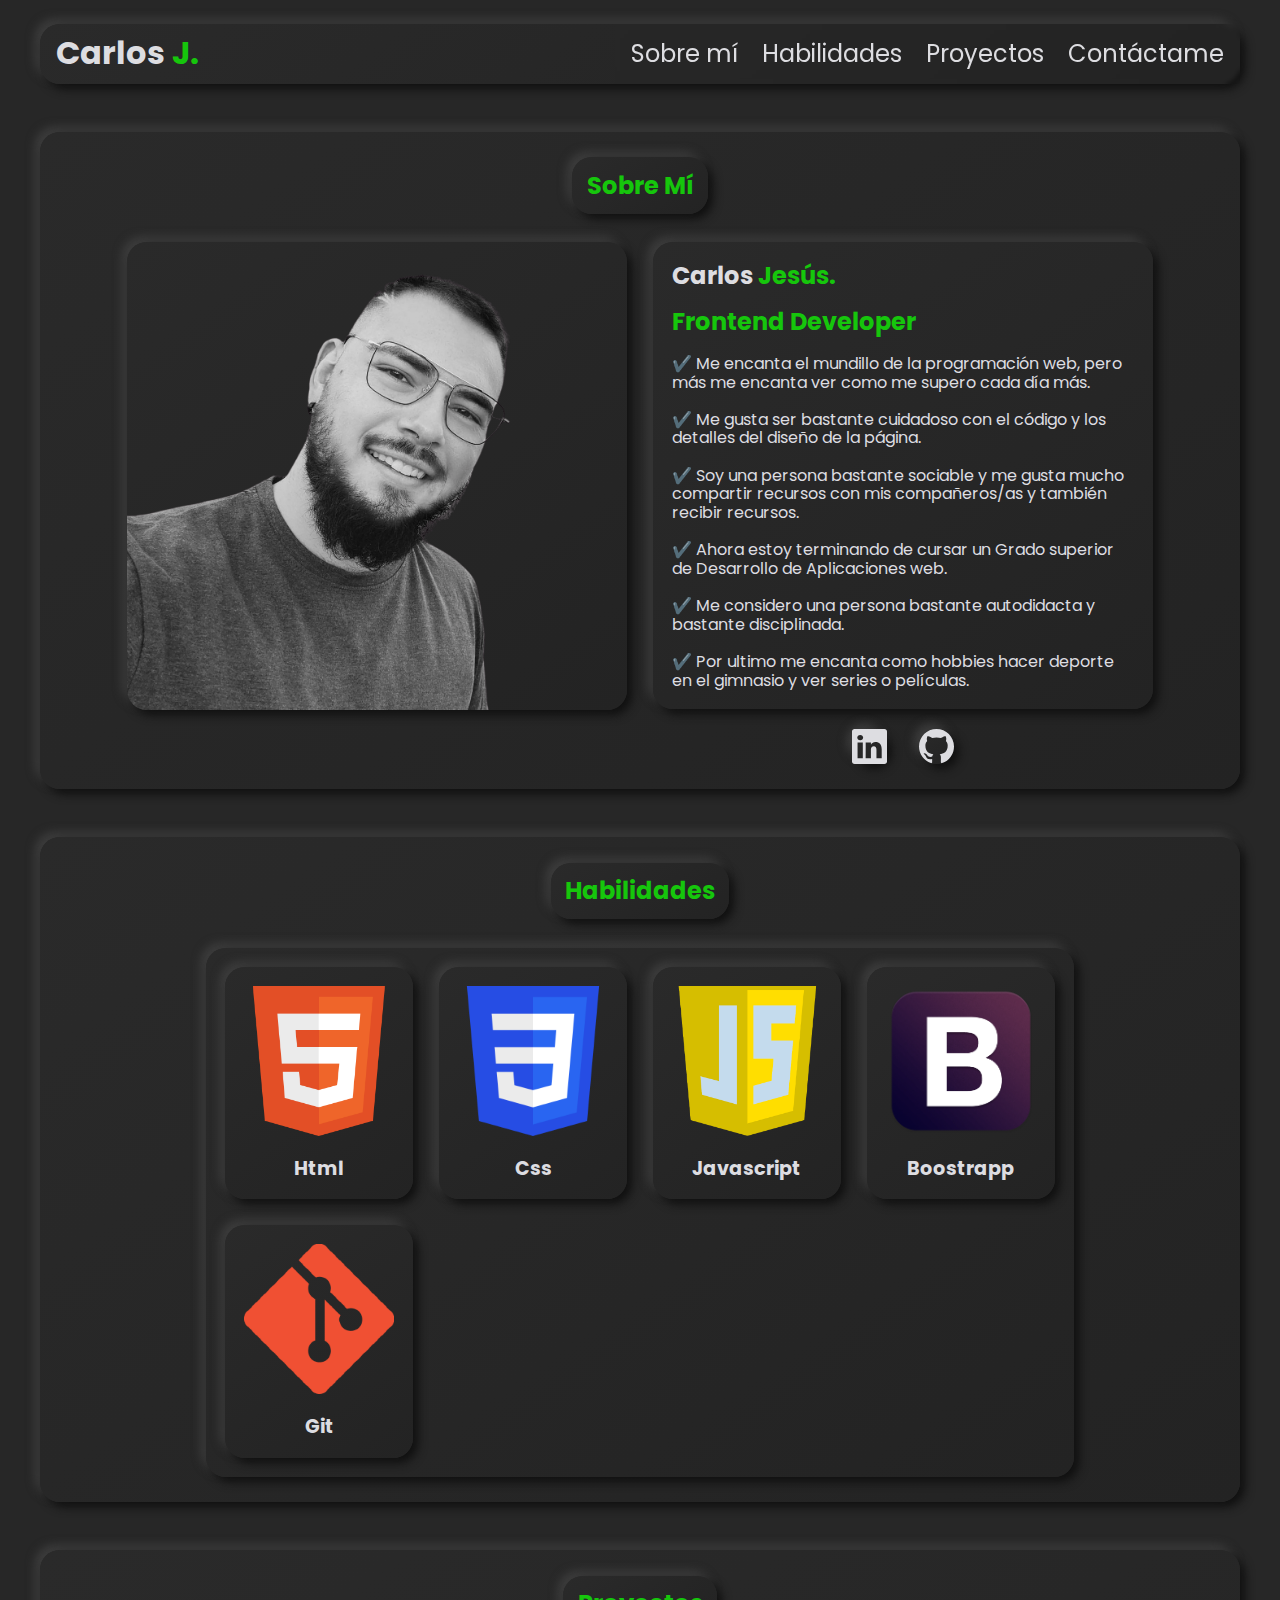
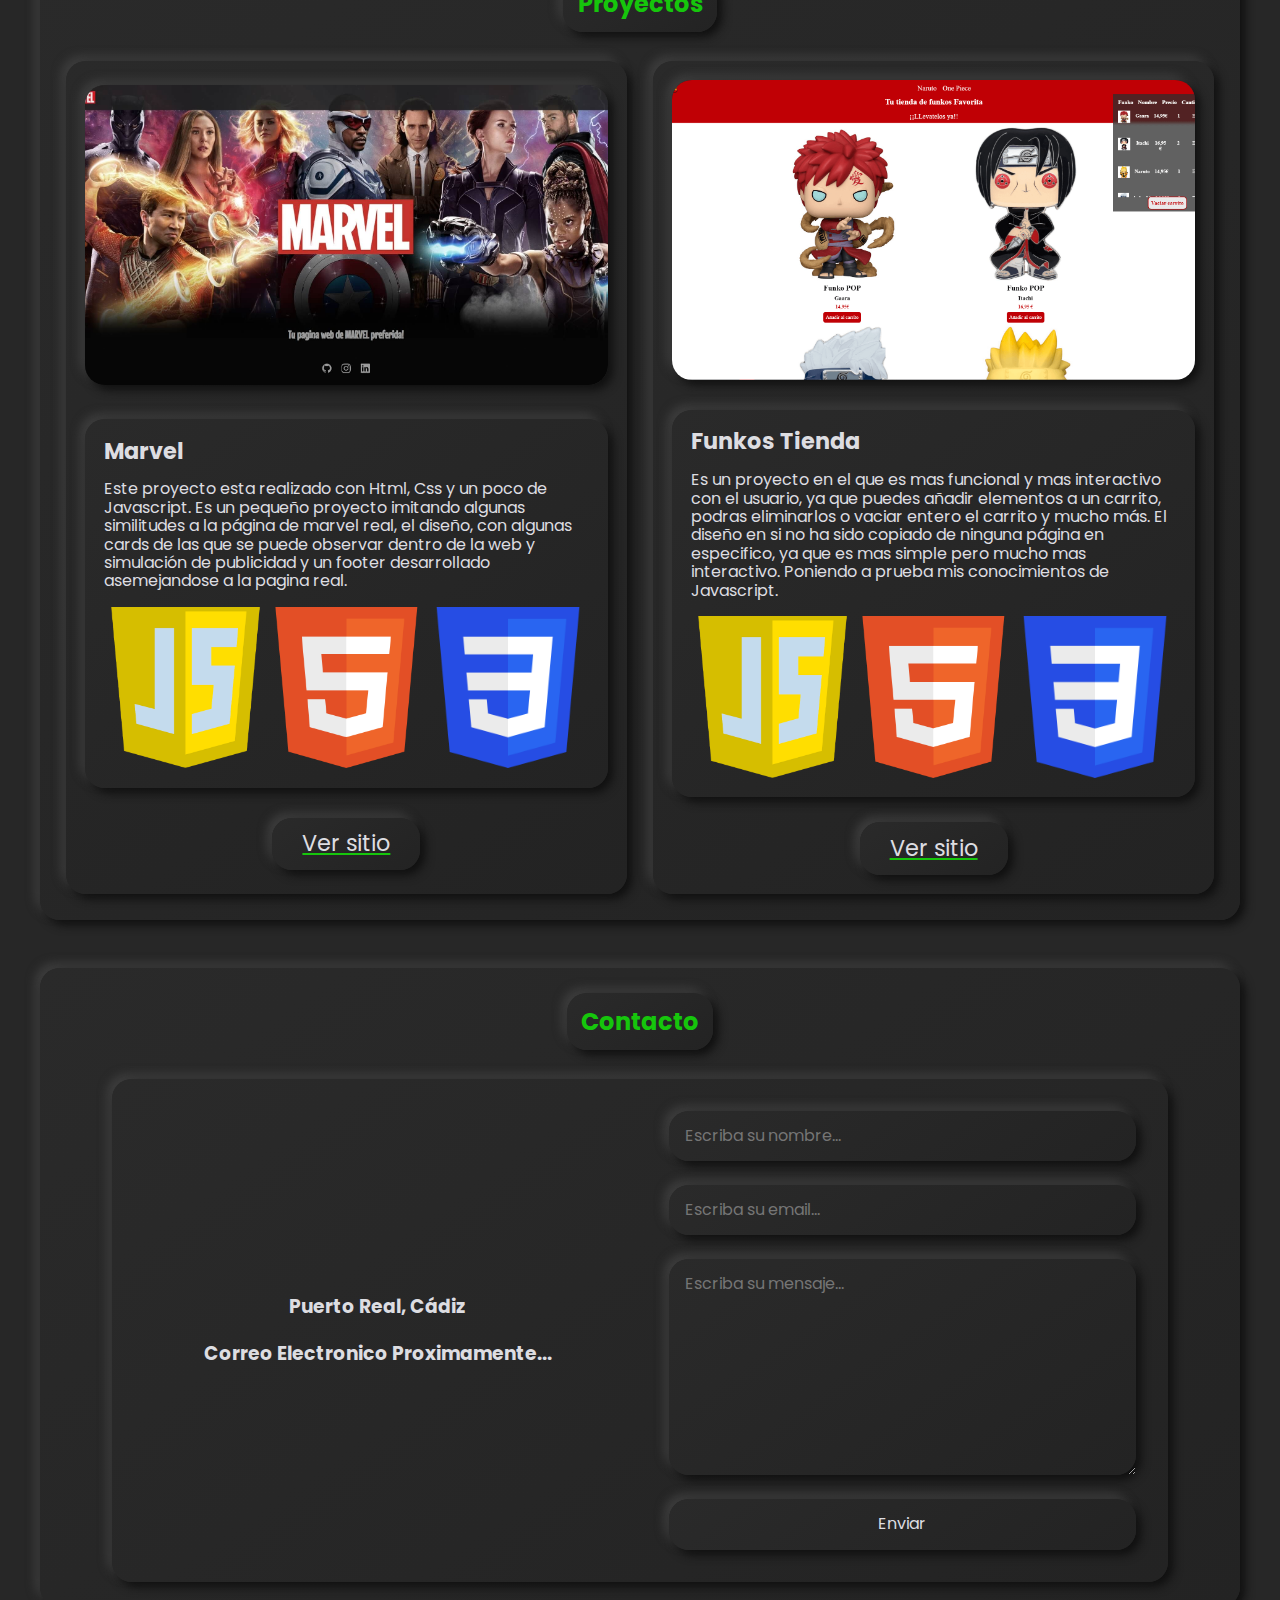
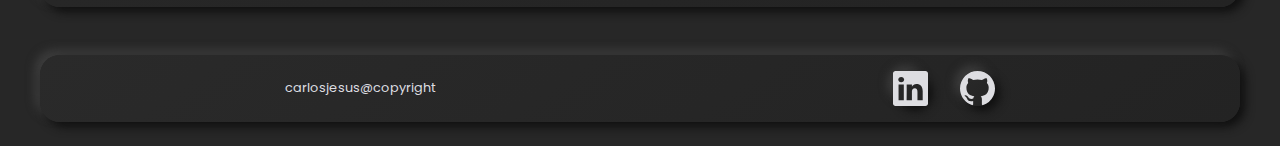
==== index.html @ 696435a2 "Add files via upload" ====
<!DOCTYPE html>
<html lang="es">
  <head>
    <meta charset="UTF-8" />
    <meta http-equiv="X-UA-Compatible" content="IE=edge" />
    <meta name="viewport" content="width=device-width, initial-scale=1.0" />
    <meta name="description" content="Autor: Carlos Jesús Morales Pica , Portfolio">
    <title>Portfolio Carlos</title>
    <link rel="preconnect" href="https://fonts.googleapis.com" />
    <link rel="preconnect" href="https://fonts.gstatic.com" crossorigin />
    <link rel="icon" type="image/x-icon" href="imagenes/favicon.ico">
    <link
      href="https://fonts.googleapis.com/css2?family=Poppins:wght@300&display=swap"
      rel="stylesheet"
    />
    <link rel="stylesheet" href="css/reset.css" />
    <link rel="stylesheet" href="css/style.css" />
    <script defer src="js/app.js"></script>
  </head>
  <body>
    <header class="header wrapper">
      <nav class="nav">
        <h1 class="logo">Carlos <span class="text--green">J.</span></h1>
        <ul class="nav__ul">
          <!-- <li class="nav__li"><a href="#" class="nav__a">Inicio</a></li> -->
          <svg
            xmlns="http://www.w3.org/2000/svg"
            fill="currentColor"
            class="nav__close"
            viewBox="0 0 16 16"
          >
            <path
              d="M2.146 2.854a.5.5 0 1 1 .708-.708L8 7.293l5.146-5.147a.5.5 0 0 1 .708.708L8.707 8l5.147 5.146a.5.5 0 0 1-.708.708L8 8.707l-5.146 5.147a.5.5 0 0 1-.708-.708L7.293 8 2.146 2.854Z"
            />
          </svg>
          <li class="nav__li">
            <a href="#aboutme" class="nav__a" title="sobremi">Sobre mí</a>
          </li>
          <li class="nav__li">
            <a href="#skills" class="nav__a" title="Habilidades">Habilidades</a>
          </li>
          <li class="nav__li">
            <a href="#proyects" class="nav__a" title="Proyectos">Proyectos</a>
          </li>
          <li class="nav__li">
            <a href="#contact" class="nav__a" title="Contáctame">Contáctame</a>
          </li>
          
        </ul>
        <div class="nav__icons">
          <svg
            xmlns="http://www.w3.org/2000/svg"
            fill="currentColor"
            class="nav__menu"
            viewBox="0 0 16 16"
          >
            <path
              fill-rule="evenodd"
              d="M2.5 12a.5.5 0 0 1 .5-.5h10a.5.5 0 0 1 0 1H3a.5.5 0 0 1-.5-.5zm0-4a.5.5 0 0 1 .5-.5h10a.5.5 0 0 1 0 1H3a.5.5 0 0 1-.5-.5zm0-4a.5.5 0 0 1 .5-.5h10a.5.5 0 0 1 0 1H3a.5.5 0 0 1-.5-.5z"
            />
          </svg>
        </div>
      </nav>
    </header>
    <main class="main wrapper">
      <section class="aboutme button--shadows" id="aboutme">
        <h2 class="tittle button--shadows">
          Sobre <span class="text--green">Mí</span>
        </h2>
        <div class="aboutme__global">
          <div class="aboutme__gallery">
            <img
              src="imagenes/photo_me2.png"
              alt="Carlos Jesús"
              class="aboutme__img button--shadows"
              loading="lazy"
            />
          </div>
          <div class="">
            <div class="aboutme__container button--shadows">
              <h2 class="aboutme__h2">
                Carlos <span class="text--green">Jesús.</span>
              </h2>
              <h3 class="aboutme__h3">Frontend Developer</h3>
              <p class="aboutme__p">
                ✔️ Me encanta el mundillo de la programación web, pero más me
                encanta ver como me supero cada día más.
              </p>
              <p class="aboutme__p">
                ✔️ Me gusta ser bastante cuidadoso con el código y los detalles
                del diseño de la página.
              </p>
              <p class="aboutme__p">
                ✔️ Soy una persona bastante sociable y me gusta mucho compartir
                recursos con mis compañeros/as y también recibir recursos.
              </p>
              <p class="aboutme__p">
                ✔️ Ahora estoy terminando de cursar un Grado superior de
                Desarrollo de Aplicaciones web.
              </p>
              <p class="aboutme__p">
                ✔️ Me considero una persona bastante autodidacta y bastante
                disciplinada.
              </p>
              <p class="aboutme__p">
                ✔️ Por ultimo me encanta como hobbies hacer deporte en el
                gimnasio y ver series o películas.
              </p>
            </div>
            <ul class="socials">
              <li class="socials__element button--shadows">
                <a
                  href="https://www.linkedin.com/in/carlos-jesús-morales-pica-a77427170/"
                  class="socials__link"
                  title="linkedin"
                >
                  <svg
                    xmlns="http://www.w3.org/2000/svg"
                    class="socials__img"
                    viewBox="0 0 16 16"
                  >
                    <path
                      d="M0 1.146C0 .513.526 0 1.175 0h13.65C15.474 0 16 .513 16 1.146v13.708c0 .633-.526 1.146-1.175 1.146H1.175C.526 16 0 15.487 0 14.854V1.146zm4.943 12.248V6.169H2.542v7.225h2.401zm-1.2-8.212c.837 0 1.358-.554 1.358-1.248-.015-.709-.52-1.248-1.342-1.248-.822 0-1.359.54-1.359 1.248 0 .694.521 1.248 1.327 1.248h.016zm4.908 8.212V9.359c0-.216.016-.432.08-.586.173-.431.568-.878 1.232-.878.869 0 1.216.662 1.216 1.634v3.865h2.401V9.25c0-2.22-1.184-3.252-2.764-3.252-1.274 0-1.845.7-2.165 1.193v.025h-.016a5.54 5.54 0 0 1 .016-.025V6.169h-2.4c.03.678 0 7.225 0 7.225h2.4z"
                    />
                  </svg>
                </a>
              </li>
              <li class="socials__element button--shadows">
                <a
                  href="https://github.com/carlosjesus954"
                  class="socials__link"
                  title="github"
                >
                  <svg
                    xmlns="http://www.w3.org/2000/svg"
                    class="socials__img"
                    class="bi bi-github"
                    viewBox="0 0 16 16"
                  >
                    <path
                      d="M8 0C3.58 0 0 3.58 0 8c0 3.54 2.29 6.53 5.47 7.59.4.07.55-.17.55-.38 0-.19-.01-.82-.01-1.49-2.01.37-2.53-.49-2.69-.94-.09-.23-.48-.94-.82-1.13-.28-.15-.68-.52-.01-.53.63-.01 1.08.58 1.23.82.72 1.21 1.87.87 2.33.66.07-.52.28-.87.51-1.07-1.78-.2-3.64-.89-3.64-3.95 0-.87.31-1.59.82-2.15-.08-.2-.36-1.02.08-2.12 0 0 .67-.21 2.2.82.64-.18 1.32-.27 2-.27.68 0 1.36.09 2 .27 1.53-1.04 2.2-.82 2.2-.82.44 1.1.16 1.92.08 2.12.51.56.82 1.27.82 2.15 0 3.07-1.87 3.75-3.65 3.95.29.25.54.73.54 1.48 0 1.07-.01 1.93-.01 2.2 0 .21.15.46.55.38A8.012 8.012 0 0 0 16 8c0-4.42-3.58-8-8-8z"
                    />
                  </svg>
                </a>
              </li>
            </ul>
          </div>
        </div>
      </section>
      <section class="skills button--shadows" id="skills">
        <h2 class="tittle button--shadows">Habilidades</h2>
        <div class="skills__cards button--shadows">
          <div class="skills__text button--shadows">
            <img src="imagenes/html5.png" alt="html5" class="skills__img" loading="lazy"/>
            <h3 class="skills__h3">Html</h3>
          </div>
          <div class="skills__text button--shadows">
            <img src="imagenes/css.png" alt="css" class="skills__img" loading="lazy"/>
            <h3 class="skills__h3">Css</h3>
          </div>
          <div class="skills__text button--shadows">
            <img
              src="imagenes/javascript.png"
              alt="javascript"
              class="skills__img"
              loading="lazy"
            />
            <h3 class="skills__h3">Javascript</h3>
          </div>
          <div class="skills__text button--shadows">
            <img src="imagenes/bootstrap.png" alt="Boostrapp" class="skills__img" loading="lazy"/>
            <h3 class="skills__h3">Boostrapp</h3>
          </div>
          <div class="skills__text button--shadows">
            <img src="imagenes/git.png" alt="git" class="skills__img" loading="lazy"/>
            <h3 class="skills__h3">Git</h3>
          </div>
        </div>
      </section>
      <section class="proyects wrapper button--shadows" id="proyects">
        <h2 class="tittle button--shadows">Proyectos</h2>
        <div class="proyects__global">
          <div class="proyects__cards button--shadows">
            <div class="proyects__gallery">
              <img
                src="imagenes/marvel__proyecto.jpg"
                alt="Marvel"
                class="proyects__img button--shadows"
                loading="lazy"
              />
            </div>

            <div class="proyects__description button--shadows">
              <h3 class="proyects__h3">Marvel</h3>
              <p class="proyects__p">
                Este proyecto esta realizado con Html, Css y un poco de
                Javascript. Es un pequeño proyecto imitando algunas similitudes
                a la página de marvel real, el diseño, con algunas cards de las
                que se puede observar dentro de la web y simulación de
                publicidad y un footer desarrollado asemejandose a la pagina
                real.
              </p>
              <div class="proyects__metodologias">
                <img
                  src="imagenes/javascript.png"
                  alt="javascript"
                  class="metodologias__icons icons--big"
                  loading="lazy"
                />
                <img
                  src="imagenes/html5.png"
                  alt="html"
                  class="metodologias__icons"
                  loading="lazy"
                />
                <img
                  src="imagenes/css.png"
                  alt="css"
                  class="metodologias__icons"
                  loading="lazy"
                />
              </div>
            </div>

            <a
              href="https://carlosjesus954.github.io/marvel.github.io/"
              class="proyects__link button--shadows"
              target="_blank"
              rel=”noopener”
              title="sitio"
              >Ver sitio</a
            >
          </div>
          <div class="proyects__cards button--shadows">
            <div class="proyects__gallery">
              <img
                src="imagenes/tiendafunkos__proyecto2.jpg"
                alt="Marvel"
                class="proyects__img button--shadows"
                loading="lazy"
              />
            </div>

            <div class="proyects__description button--shadows">
              <h3 class="proyects__h3">Funkos Tienda</h3>
              <p class="proyects__p">
                Es un proyecto en el que es mas funcional y mas interactivo con
                el usuario, ya que puedes añadir elementos a un carrito, podras
                eliminarlos o vaciar entero el carrito y mucho más. El diseño en
                si no ha sido copiado de ninguna página en especifico, ya que es
                mas simple pero mucho mas interactivo. Poniendo a prueba mis
                conocimientos de Javascript.
              </p>
              <div class="proyects__metodologias">
                <img
                  src="imagenes/javascript.png"
                  alt="javascript"
                  class="metodologias__icons icons--big"
                  loading="lazy"
                />
                <img
                  src="imagenes/html5.png"
                  alt="html"
                  class="metodologias__icons"
                  loading="lazy"
                />
                <img
                  src="imagenes/css.png"
                  alt="css"
                  class="metodologias__icons"
                  loading="lazy"
                />
              </div>
            </div>

            <a
              href="https://carlosjesus954.github.io/funkosshop.github.io/"
              class="proyects__link button--shadows"
              target="_blank"
              rel=”noopener”
              title="sitio"
              >Ver sitio</a
            >
          </div>
        </div>
      </section>

      <section class="contact button--shadows" id="contact">
        <h2 class="tittle button--shadows">Contacto</h2>
        <div class="contact__container button--shadows">
          <div class="info">
            <h3 class="info__ubicacion">Puerto Real, Cádiz</h3>
            <h3 class="info__correo">Correo Electronico Proximamente...</h3>
          </div>
          <form action="#" class="form">
            <input
              name="nombre"
              type="text"
              class="form__input button--shadows"
              placeholder="Escriba su nombre..."
            />
            <input
              name="email"
              type="email"
              class="form__input button--shadows"
              placeholder="Escriba su email..."
            />
            <textarea
              name="mensaje"
              id=""
              cols="30"
              rows="10"
              class="form__input button--shadows"
              placeholder="Escriba su mensaje..."
            ></textarea>
            <input
              type="submit"
              value="Enviar"
              class="form__submit form__input button--shadows"
            />
          </form>
          <a href="mailto:carlosmoralessoy@gmail.com" class="enviame">mail</a>
        </div>
      </section>
      
    </main>
    <footer class="footer wrapper">
      <p class="footer__copyright">carlosjesus@copyright</p>
      <ul class="socials">
        <li class="socials__element button--shadows">
          <a
            href="https://www.linkedin.com/in/carlos-jesús-morales-pica-a77427170/"
            class="socials__link"
            title="linkedin"
          >
            <svg
              xmlns="http://www.w3.org/2000/svg"
              class="socials__img"
              viewBox="0 0 16 16"
            >
              <path
                d="M0 1.146C0 .513.526 0 1.175 0h13.65C15.474 0 16 .513 16 1.146v13.708c0 .633-.526 1.146-1.175 1.146H1.175C.526 16 0 15.487 0 14.854V1.146zm4.943 12.248V6.169H2.542v7.225h2.401zm-1.2-8.212c.837 0 1.358-.554 1.358-1.248-.015-.709-.52-1.248-1.342-1.248-.822 0-1.359.54-1.359 1.248 0 .694.521 1.248 1.327 1.248h.016zm4.908 8.212V9.359c0-.216.016-.432.08-.586.173-.431.568-.878 1.232-.878.869 0 1.216.662 1.216 1.634v3.865h2.401V9.25c0-2.22-1.184-3.252-2.764-3.252-1.274 0-1.845.7-2.165 1.193v.025h-.016a5.54 5.54 0 0 1 .016-.025V6.169h-2.4c.03.678 0 7.225 0 7.225h2.4z"
              />
            </svg>
          </a>
        </li>
        <li class="socials__element button--shadows">
          <a href="https://github.com/carlosjesus954" class="socials__link" title="github">
            <svg
              xmlns="http://www.w3.org/2000/svg"
              class="socials__img"
              class="bi bi-github"
              viewBox="0 0 16 16"
            >
              <path
                d="M8 0C3.58 0 0 3.58 0 8c0 3.54 2.29 6.53 5.47 7.59.4.07.55-.17.55-.38 0-.19-.01-.82-.01-1.49-2.01.37-2.53-.49-2.69-.94-.09-.23-.48-.94-.82-1.13-.28-.15-.68-.52-.01-.53.63-.01 1.08.58 1.23.82.72 1.21 1.87.87 2.33.66.07-.52.28-.87.51-1.07-1.78-.2-3.64-.89-3.64-3.95 0-.87.31-1.59.82-2.15-.08-.2-.36-1.02.08-2.12 0 0 .67-.21 2.2.82.64-.18 1.32-.27 2-.27.68 0 1.36.09 2 .27 1.53-1.04 2.2-.82 2.2-.82.44 1.1.16 1.92.08 2.12.51.56.82 1.27.82 2.15 0 3.07-1.87 3.75-3.65 3.95.29.25.54.73.54 1.48 0 1.07-.01 1.93-.01 2.2 0 .21.15.46.55.38A8.012 8.012 0 0 0 16 8c0-4.42-3.58-8-8-8z"
              />
            </svg>
          </a>
        </li>
      </ul>
    </footer>
    
  </body>
</html>
---- css/style.css ----
:root {
  --gris: #272727;
  --color-letras: #dddde1;
  --verde: #16c60c;
}
.wrapper {
  max-width: 75rem;
  margin-left: auto;
  margin-right: auto;
  /* padding: 1.5em; */
}
* {
  margin: 0;
  box-sizing: border-box;
}
img {
  object-fit: cover;
  max-width: 100%;
}
li {
  list-style: none;
}
a {
  text-decoration: none;
}
body {
  background-color: var(--gris);
  font-family: "Poppins", sans-serif;
}
.text--green {
  color: var(--verde);
}
.enviame {
  display: none;
}
/* Nav */
.header {
  border-radius: 1.25rem;
  background: linear-gradient(145deg, #2a2a2a, #232323);
  box-shadow: .3125rem .3125rem .625rem #101010, -0.3125rem -0.3125rem .625rem #3e3e3e;
  margin-bottom: 3em;
  margin-top: 1.5em;
}
.nav {
  display: flex;
  flex-flow: row wrap;
  justify-content: space-between;
  align-items: center;
  position: relative;
}

.logo {
  color: var(--color-letras);
  margin: 0;
  padding-left: 0.5em;
}
.nav__ul {
  background-color: #272727;
  display: flex;
  flex-flow: column wrap;
  gap: 1.5em;
  position: fixed;
  width: 100%;
  height: 100vh;
  justify-content: center;
  align-items: center;
  padding: 1em;
  backdrop-filter: blur(.125rem);
  right: -110%;
  top: 0;
  transition: 0.5s;
  border-radius: 0.2em;
}
.activo {
  right: 0%;
}
.nav__li {
  margin: 2.5em;
}
.nav__a {
  color: var(--color-letras);
  font-size: 1.5em;
  
}
.nav__a:hover{
  text-decoration: var(--verde) underline .125rem;
  transition: 1s;
}
.nav__icons {
  padding: 1em;
  cursor: pointer;
}
.disabled {
  display: none;
}
.nav__close {
  width: 2.1875rem;
  fill: var(--color-letras);
  position: absolute;
  top: 2.7em;
  right: 2em;
  cursor: pointer;
}
.nav__menu {
  fill: var(--color-letras);
  width: 2.1875rem;
}
/* Main */
/* Wrapper */
.wrapper {
  max-width: 75rem;
  margin-left: auto;
  margin-right: auto;
}
.main {
  padding-left: 1.5em;
  padding-right: 1.5em;
}
.tittle {
  margin-bottom: 1.2em;
  padding: 0.6em;
  color: var(--verde);
}
/* Socials */
.socials {
  display: flex;
  flex-flow: row wrap;
  justify-content: center;
  align-items: center;
  padding: 0;
  gap: 2em;
}
.socials__element {
  width: 2.1875rem;
  height: 2.1875rem;
}
.socials__link {
  width: 2.1875rem;
  height: 2.1875rem;
}
.socials__img {
  width: 2.1875rem;
  fill: var(--color-letras);
}
.socials__img:hover {
  fill: var(--verde);
  transition: 0.5s;
}
/* AboutMe */
.button--shadows {
  border-radius: 1.25rem;
  background: linear-gradient(145deg, #2a2a2a, #232323);
  box-shadow: .3125rem .3125rem .625rem #101010, -0.3125rem -0.3125rem .625rem #3e3e3e;
}
.button--cuadrados {
  background: linear-gradient(145deg, #2a2a2a, #232323);
  box-shadow: .3125rem .3125rem .625rem #101010, -0.3125rem -0.3125rem .625rem #3e3e3e;
}

.aboutme {
  display: flex;
  flex-flow: column wrap;
  justify-content: center;
  align-items: center;
  margin-bottom: 3em;
  padding: 1.6em;
}
.aboutme__gallery {
  max-width: 31.25rem;
}
.aboutme__img {
  /* max-width: 500px; */
  margin: auto;
}
.aboutme__global {
  display: grid;
  grid-template-columns: repeat(1, 1fr);
  text-align: left;
  gap: 1.6em;
}
.aboutme__container {
  display: flex;
  flex-flow: column wrap;
  gap: 1.2em;
  padding: 1.2em;
  margin-bottom: 1.2em;
  max-width: 31.25rem;
}

.aboutme__h2 {
  color: var(--color-letras);
}
.aboutme__h3 {
  color: var(--verde);
  font-size: 1.5em;
}
.aboutme__p {
  color: var(--color-letras);
}

/* Skills */

.skills {
  padding: 1.6em;
  display: flex;
  flex-flow: column;
  justify-content: center;
  align-items: center;
  margin-bottom: 3em;
}

.skills__cards {
  padding: 1.2em;
  display: grid;
  grid-template-columns: repeat(1, 1fr);
  gap: 1.6em;
}
.skills__text {
  padding: 1.2em;
  text-align: center;
}
.skills__img {
  margin-bottom: 1.1em;
  width: 9.375rem;
  height: 9.375rem;
}
.skills__h3 {
  color: var(--color-letras);
  font-size: 1.2em;
}

/* proyects */

.proyects {
  padding: 1.6em;
  display: flex;
  flex-flow: column;
  align-items: center;
  margin-bottom: 3em;
}
.proyects__cards {
  padding: 1.2em;
  display: flex;
  flex-flow: column wrap;
  gap: 1.6em;
}
.proyects__img {
  border-radius: 1.25rem;
  height: 18.75rem;
}
.proyects__gallery {
  margin: auto;
  background-color: transparent;
}
.proyects__description {
  padding: 1.2em;
  display: flex;
  flex-flow: column wrap;
  gap: 1em;
  max-width: 36rem;
}
.proyects__h3 {
  color: var(--color-letras);
  font-size: 1.4em;
}
.proyects__cards--margin {
  margin: 0;
}
.proyects__p {
  color: var(--color-letras);
}
.proyects__global {
  display: grid;
  grid-template-columns: repeat(1, 1fr);
  gap: 1.6em;
}
.proyects__link {
  text-align: center;
  color: var(--color-letras);
  padding: 0.6em;
  font-size: 1.4em;
  width: 6.6em;
  margin: auto;
  text-decoration: var(--verde) underline;
}
.proyects__metodologias {
  display: grid;
  grid-template-columns: repeat(3, 1fr);
}

/* Contact */

.contact {
  padding: 1.6em;
  display: flex;
  flex-flow: column nowrap;
  align-items: center;
  margin-bottom: 3em;
}
.contact__container {
  display: grid;
  grid-template-columns: repeat(1, 1fr);
  gap: 1.6em;
  padding: 1em;
}
.info {
  display: flex;
  justify-content: center;
  flex-flow: column wrap;
  gap: 1.6em;
  text-align: center;
}
.info__ubicacion {
  color: var(--color-letras);
}
.info__correo {
  color: var(--color-letras);
}
.form {
  display: flex;
  flex-flow: column nowrap;
  gap: 1.5em;
  padding: 1em;
  overflow: hidden;
}

.form__input {
  color: var(--color-letras);
  padding: 1em;
  border-style: none;
  cursor: pointer;
  outline: none;
}

.form__submit:hover{
  color: var(--verde);
  transition: 0.5s;
}

/* footer */

.footer {
  border-radius: 1.25rem;
  background: linear-gradient(145deg, #2a2a2a, #232323);
  box-shadow: .3125rem .3125rem .625rem #101010, -0.3125rem -0.3125rem .625rem #3e3e3e;
  padding: 1em;
  display: flex;
  flex-flow: row wrap;
  justify-content: space-around;
  align-items: center;
  margin-bottom: 1.5em;
}
.footer__copyright {
  color: var(--color-letras);
  font-size: 0.8em;
}

@media screen and (min-width: 750px) {
  .skills__cards {
    grid-template-columns: repeat(2, 1fr);
  }
  .nav__ul {
    background-color: transparent;
    position: static;
    display: flex;
    flex-flow: row wrap;
    gap: 1.5em;
    justify-content: center;
    align-items: center;
    padding: 1em;
    right: 0;
    top: 0;
    width: auto;
    height: auto;
  }
  .nav__close {
    display: none;
  }
  .nav__icons {
    display: none;
  }
  .nav__li {
    margin: 0;
  }
}
@media screen and (min-width: 1200px) {
  .aboutme__global {
    grid-template-columns: repeat(2, 1fr);
  }
  .skills__cards {
    grid-template-columns: repeat(4, 1fr);
  }
  .proyects__global {
    grid-template-columns: repeat(2, 1fr);
  }
  .main {
    padding-left: 0;
    padding-right: 0;
  }
  .contact__container {
    grid-template-columns: repeat(2, 1fr);
  }
}
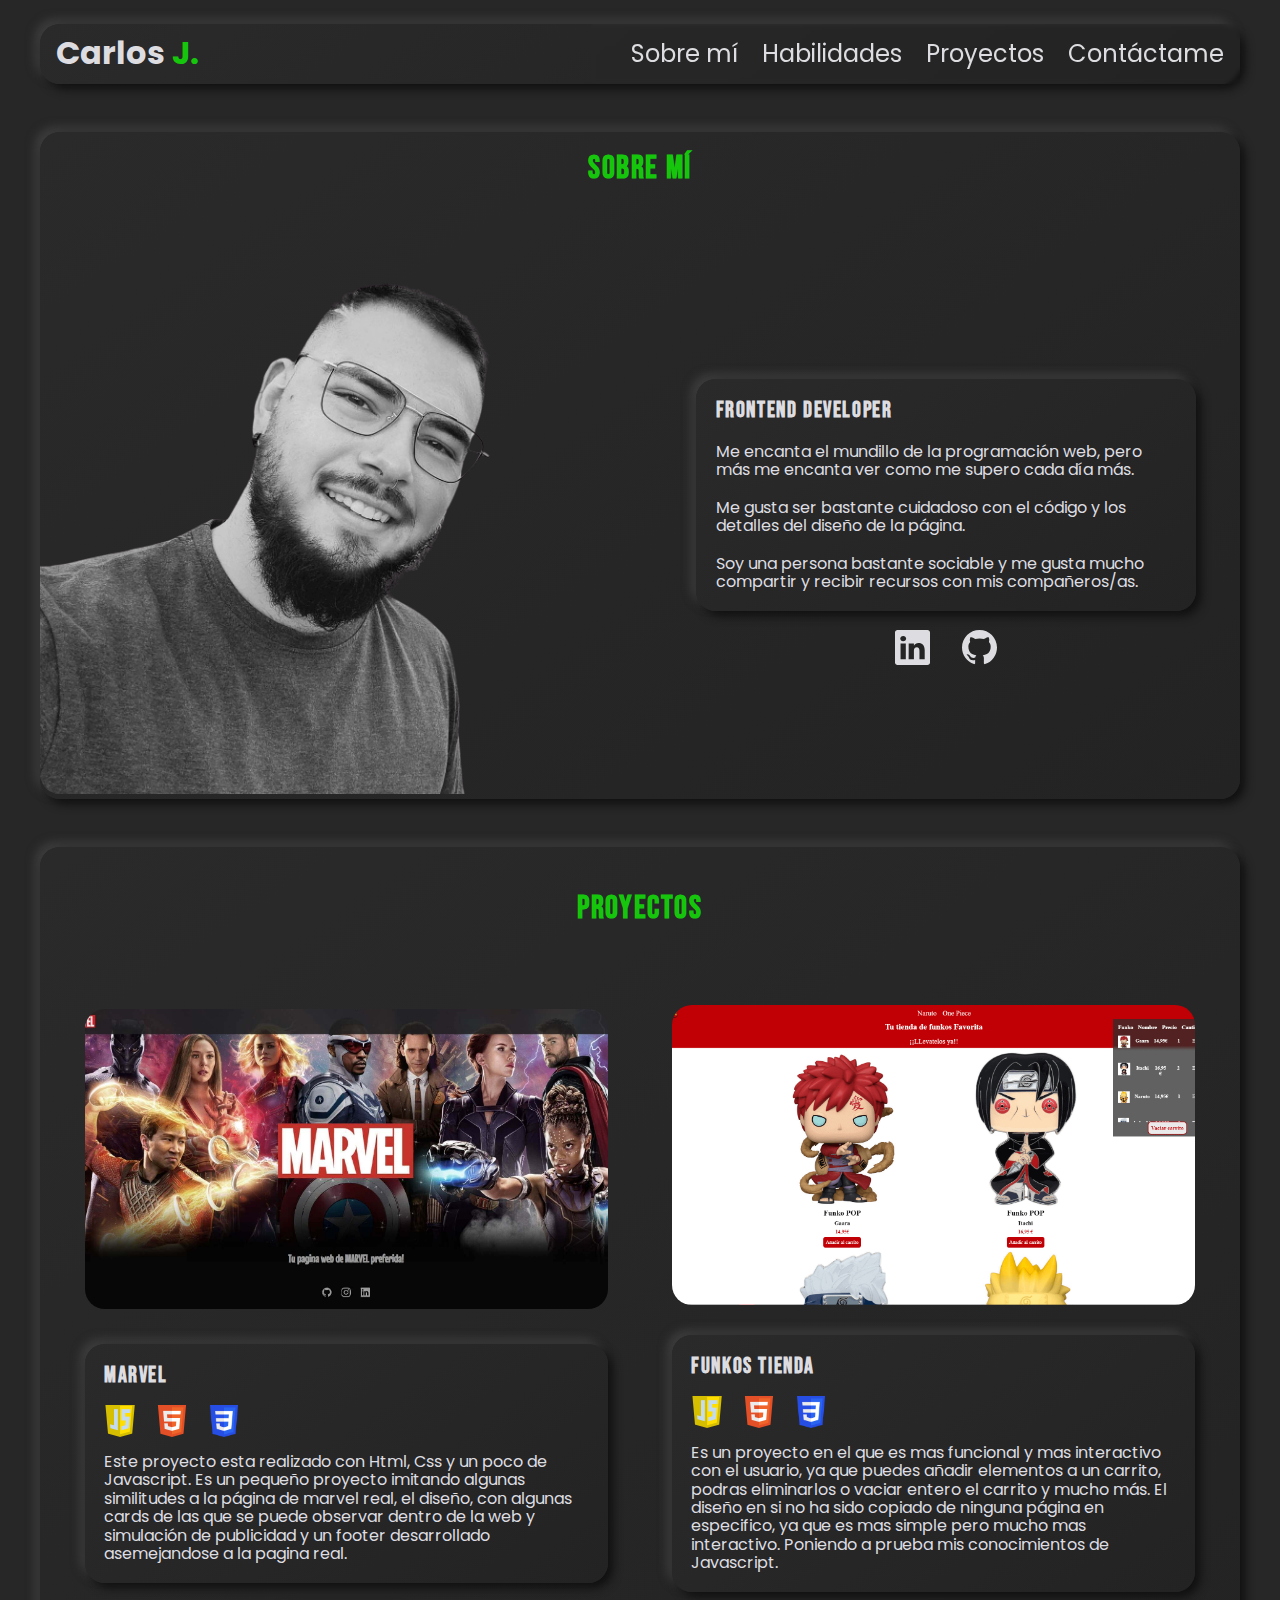
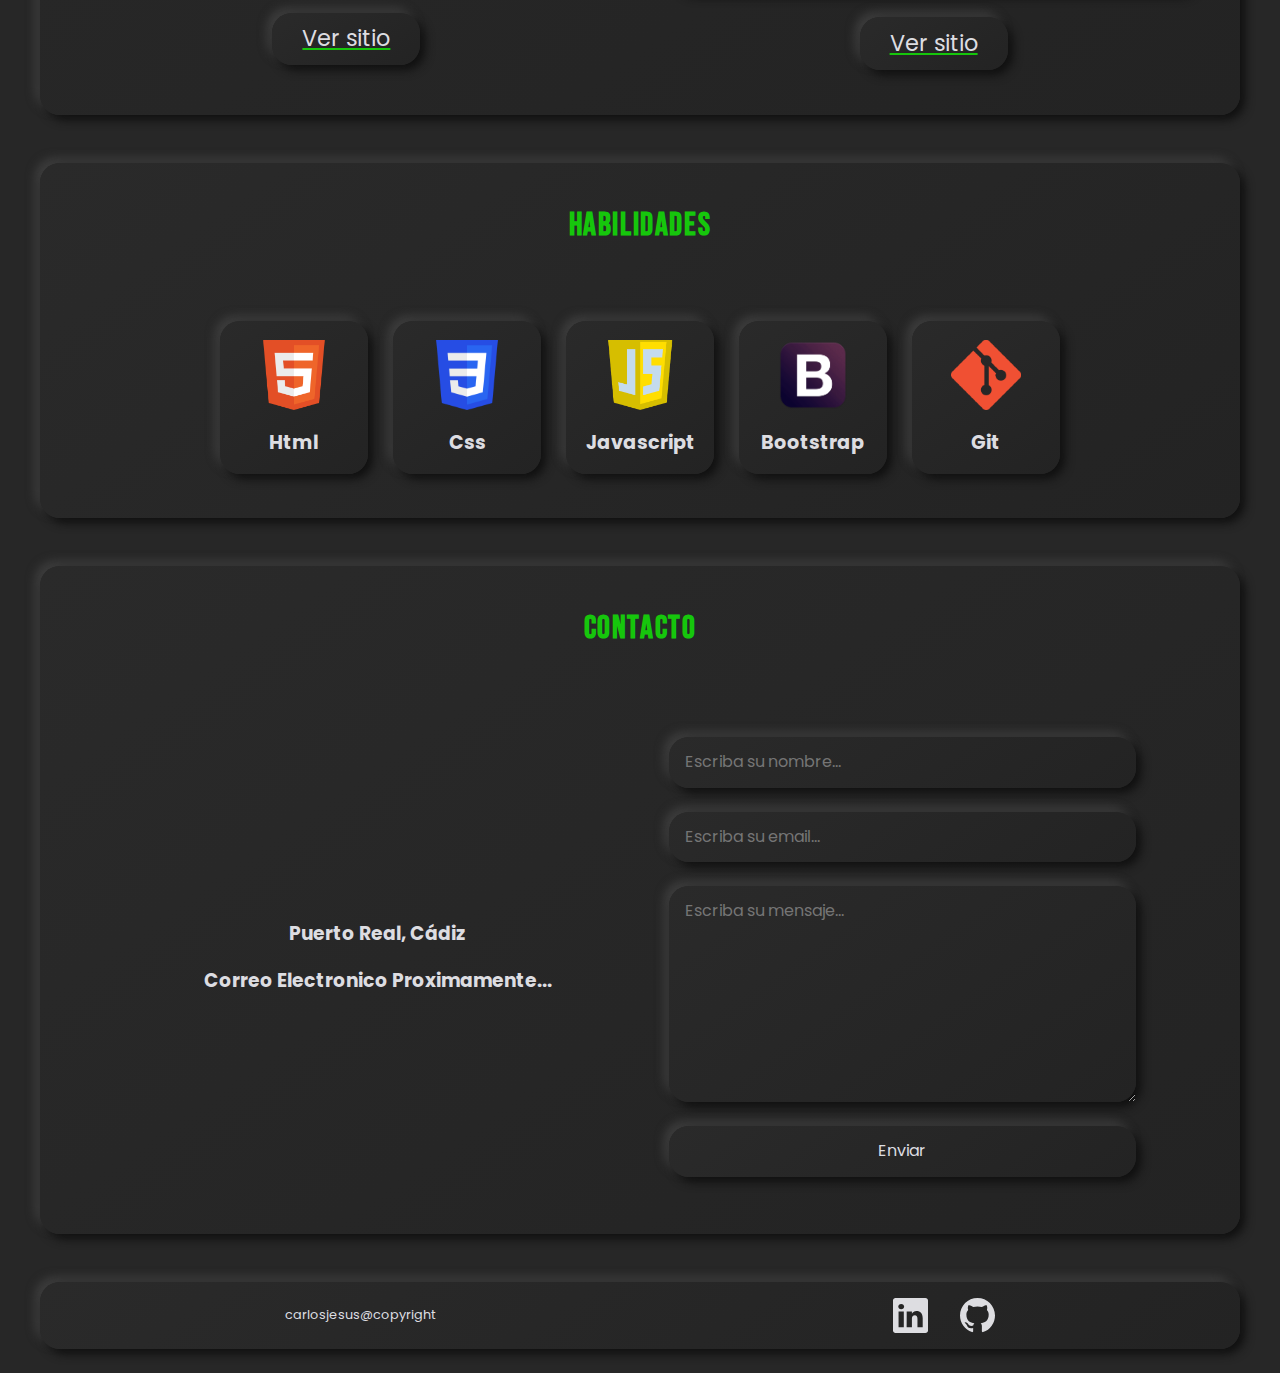
==== commit 9cce5341: "Add files via upload" ====
--- a/index.html
+++ b/index.html
@@ -13,6 +13,7 @@
       href="https://fonts.googleapis.com/css2?family=Poppins:wght@300&display=swap"
       rel="stylesheet"
     />
+    <link href="https://fonts.googleapis.com/css2?family=Bebas+Neue&display=swap" rel="stylesheet">
     <link rel="stylesheet" href="css/reset.css" />
     <link rel="stylesheet" href="css/style.css" />
     <script defer src="js/app.js"></script>
@@ -23,16 +24,11 @@
         <h1 class="logo">Carlos <span class="text--green">J.</span></h1>
         <ul class="nav__ul">
           <!-- <li class="nav__li"><a href="#" class="nav__a">Inicio</a></li> -->
-          <svg
-            xmlns="http://www.w3.org/2000/svg"
-            fill="currentColor"
-            class="nav__close"
-            viewBox="0 0 16 16"
-          >
-            <path
-              d="M2.146 2.854a.5.5 0 1 1 .708-.708L8 7.293l5.146-5.147a.5.5 0 0 1 .708.708L8.707 8l5.147 5.146a.5.5 0 0 1-.708.708L8 8.707l-5.146 5.147a.5.5 0 0 1-.708-.708L7.293 8 2.146 2.854Z"
-            />
+          <li>
+            <svg xmlns="http://www.w3.org/2000/svg" fill="currentColor" class="nav__close" viewBox="0 0 16 16">
+            <path d="M2.146 2.854a.5.5 0 1 1 .708-.708L8 7.293l5.146-5.147a.5.5 0 0 1 .708.708L8.707 8l5.147 5.146a.5.5 0 0 1-.708.708L8 8.707l-5.146 5.147a.5.5 0 0 1-.708-.708L7.293 8 2.146 2.854Z"/>
           </svg>
+          </li>
           <li class="nav__li">
             <a href="#aboutme" class="nav__a" title="sobremi">Sobre mí</a>
           </li>
@@ -64,7 +60,7 @@
     </header>
     <main class="main wrapper">
       <section class="aboutme button--shadows" id="aboutme">
-        <h2 class="tittle button--shadows">
+        <h2 class="tittle">
           Sobre <span class="text--green">Mí</span>
         </h2>
         <div class="aboutme__global">
@@ -72,43 +68,28 @@
             <img
               src="imagenes/photo_me2.png"
               alt="Carlos Jesús"
-              class="aboutme__img button--shadows"
+              class="aboutme__img "
               loading="lazy"
             />
           </div>
-          <div class="">
+          <div class="aboutme__container--padding">
             <div class="aboutme__container button--shadows">
-              <h2 class="aboutme__h2">
-                Carlos <span class="text--green">Jesús.</span>
-              </h2>
-              <h3 class="aboutme__h3">Frontend Developer</h3>
+              <h3 class="aboutme__h2">Frontend Developer</h3>
               <p class="aboutme__p">
-                ✔️ Me encanta el mundillo de la programación web, pero más me
+                Me encanta el mundillo de la programación web, pero más me
                 encanta ver como me supero cada día más.
               </p>
               <p class="aboutme__p">
-                ✔️ Me gusta ser bastante cuidadoso con el código y los detalles
+                Me gusta ser bastante cuidadoso con el código y los detalles
                 del diseño de la página.
               </p>
               <p class="aboutme__p">
-                ✔️ Soy una persona bastante sociable y me gusta mucho compartir
-                recursos con mis compañeros/as y también recibir recursos.
-              </p>
-              <p class="aboutme__p">
-                ✔️ Ahora estoy terminando de cursar un Grado superior de
-                Desarrollo de Aplicaciones web.
-              </p>
-              <p class="aboutme__p">
-                ✔️ Me considero una persona bastante autodidacta y bastante
-                disciplinada.
-              </p>
-              <p class="aboutme__p">
-                ✔️ Por ultimo me encanta como hobbies hacer deporte en el
-                gimnasio y ver series o películas.
+                Soy una persona bastante sociable y me gusta mucho compartir y recibir
+                recursos con mis compañeros/as.
               </p>
             </div>
             <ul class="socials">
-              <li class="socials__element button--shadows">
+              <li class="socials__element">
                 <a
                   href="https://www.linkedin.com/in/carlos-jesús-morales-pica-a77427170/"
                   class="socials__link"
@@ -125,7 +106,7 @@
                   </svg>
                 </a>
               </li>
-              <li class="socials__element button--shadows">
+              <li class="socials__element ">
                 <a
                   href="https://github.com/carlosjesus954"
                   class="socials__link"
@@ -147,51 +128,41 @@
           </div>
         </div>
       </section>
-      <section class="skills button--shadows" id="skills">
-        <h2 class="tittle button--shadows">Habilidades</h2>
-        <div class="skills__cards button--shadows">
-          <div class="skills__text button--shadows">
-            <img src="imagenes/html5.png" alt="html5" class="skills__img" loading="lazy"/>
-            <h3 class="skills__h3">Html</h3>
-          </div>
-          <div class="skills__text button--shadows">
-            <img src="imagenes/css.png" alt="css" class="skills__img" loading="lazy"/>
-            <h3 class="skills__h3">Css</h3>
-          </div>
-          <div class="skills__text button--shadows">
-            <img
-              src="imagenes/javascript.png"
-              alt="javascript"
-              class="skills__img"
-              loading="lazy"
-            />
-            <h3 class="skills__h3">Javascript</h3>
-          </div>
-          <div class="skills__text button--shadows">
-            <img src="imagenes/bootstrap.png" alt="Boostrapp" class="skills__img" loading="lazy"/>
-            <h3 class="skills__h3">Boostrapp</h3>
-          </div>
-          <div class="skills__text button--shadows">
-            <img src="imagenes/git.png" alt="git" class="skills__img" loading="lazy"/>
-            <h3 class="skills__h3">Git</h3>
-          </div>
-        </div>
-      </section>
       <section class="proyects wrapper button--shadows" id="proyects">
-        <h2 class="tittle button--shadows">Proyectos</h2>
+        <h2 class="tittle ">Proyectos</h2>
         <div class="proyects__global">
-          <div class="proyects__cards button--shadows">
+          <div class="proyects__cards ">
             <div class="proyects__gallery">
               <img
                 src="imagenes/marvel__proyecto.jpg"
                 alt="Marvel"
-                class="proyects__img button--shadows"
+                class="proyects__img "
                 loading="lazy"
               />
             </div>
 
             <div class="proyects__description button--shadows">
               <h3 class="proyects__h3">Marvel</h3>
+              <div class="proyects__metodologias">
+                <img
+                  src="imagenes/javascript.png"
+                  alt="javascript"
+                  class="metodologias__icons icons--big"
+                  loading="lazy"
+                />
+                <img
+                  src="imagenes/html5.png"
+                  alt="html"
+                  class="metodologias__icons"
+                  loading="lazy"
+                />
+                <img
+                  src="imagenes/css.png"
+                  alt="css"
+                  class="metodologias__icons"
+                  loading="lazy"
+                />
+              </div>
               <p class="proyects__p">
                 Este proyecto esta realizado con Html, Css y un poco de
                 Javascript. Es un pequeño proyecto imitando algunas similitudes
@@ -200,26 +171,7 @@
                 publicidad y un footer desarrollado asemejandose a la pagina
                 real.
               </p>
-              <div class="proyects__metodologias">
-                <img
-                  src="imagenes/javascript.png"
-                  alt="javascript"
-                  class="metodologias__icons icons--big"
-                  loading="lazy"
-                />
-                <img
-                  src="imagenes/html5.png"
-                  alt="html"
-                  class="metodologias__icons"
-                  loading="lazy"
-                />
-                <img
-                  src="imagenes/css.png"
-                  alt="css"
-                  class="metodologias__icons"
-                  loading="lazy"
-                />
-              </div>
+              
             </div>
 
             <a
@@ -231,18 +183,38 @@
               >Ver sitio</a
             >
           </div>
-          <div class="proyects__cards button--shadows">
+          <div class="proyects__cards">
             <div class="proyects__gallery">
               <img
                 src="imagenes/tiendafunkos__proyecto2.jpg"
                 alt="Marvel"
-                class="proyects__img button--shadows"
+                class="proyects__img"
                 loading="lazy"
               />
             </div>
 
             <div class="proyects__description button--shadows">
               <h3 class="proyects__h3">Funkos Tienda</h3>
+              <div class="proyects__metodologias">
+                <img
+                  src="imagenes/javascript.png"
+                  alt="javascript"
+                  class="metodologias__icons icons--big"
+                  loading="lazy"
+                />
+                <img
+                  src="imagenes/html5.png"
+                  alt="html"
+                  class="metodologias__icons"
+                  loading="lazy"
+                />
+                <img
+                  src="imagenes/css.png"
+                  alt="css"
+                  class="metodologias__icons"
+                  loading="lazy"
+                />
+              </div>
               <p class="proyects__p">
                 Es un proyecto en el que es mas funcional y mas interactivo con
                 el usuario, ya que puedes añadir elementos a un carrito, podras
@@ -251,26 +223,7 @@
                 mas simple pero mucho mas interactivo. Poniendo a prueba mis
                 conocimientos de Javascript.
               </p>
-              <div class="proyects__metodologias">
-                <img
-                  src="imagenes/javascript.png"
-                  alt="javascript"
-                  class="metodologias__icons icons--big"
-                  loading="lazy"
-                />
-                <img
-                  src="imagenes/html5.png"
-                  alt="html"
-                  class="metodologias__icons"
-                  loading="lazy"
-                />
-                <img
-                  src="imagenes/css.png"
-                  alt="css"
-                  class="metodologias__icons"
-                  loading="lazy"
-                />
-              </div>
+              
             </div>
 
             <a
@@ -284,10 +237,41 @@
           </div>
         </div>
       </section>
+      <section class="skills button--shadows" id="skills">
+        <h2 class="tittle">Habilidades</h2>
+        <div class="skills__cards ">
+          <div class="skills__text button--shadows">
+            <img src="imagenes/html5.png" alt="html5" class="skills__img" loading="lazy"/>
+            <h3 class="skills__h3">Html</h3>
+          </div>
+          <div class="skills__text button--shadows">
+            <img src="imagenes/css.png" alt="css" class="skills__img" loading="lazy"/>
+            <h3 class="skills__h3">Css</h3>
+          </div>
+          <div class="skills__text button--shadows">
+            <img
+              src="imagenes/javascript.png"
+              alt="javascript"
+              class="skills__img"
+              loading="lazy"
+            />
+            <h3 class="skills__h3">Javascript</h3>
+          </div>
+          <div class="skills__text button--shadows">
+            <img src="imagenes/bootstrap.png" alt="Boostrapp" class="skills__img" loading="lazy"/>
+            <h3 class="skills__h3">Bootstrap</h3>
+          </div>
+          <div class="skills__text button--shadows">
+            <img src="imagenes/git.png" alt="git" class="skills__img" loading="lazy"/>
+            <h3 class="skills__h3">Git</h3>
+          </div>
+        </div>
+      </section>
+      
 
       <section class="contact button--shadows" id="contact">
-        <h2 class="tittle button--shadows">Contacto</h2>
-        <div class="contact__container button--shadows">
+        <h2 class="tittle ">Contacto</h2>
+        <div class="contact__container ">
           <div class="info">
             <h3 class="info__ubicacion">Puerto Real, Cádiz</h3>
             <h3 class="info__correo">Correo Electronico Proximamente...</h3>
@@ -327,7 +311,7 @@
     <footer class="footer wrapper">
       <p class="footer__copyright">carlosjesus@copyright</p>
       <ul class="socials">
-        <li class="socials__element button--shadows">
+        <li class="socials__element ">
           <a
             href="https://www.linkedin.com/in/carlos-jesús-morales-pica-a77427170/"
             class="socials__link"
@@ -344,7 +328,7 @@
             </svg>
           </a>
         </li>
-        <li class="socials__element button--shadows">
+        <li class="socials__element">
           <a href="https://github.com/carlosjesus954" class="socials__link" title="github">
             <svg
               xmlns="http://www.w3.org/2000/svg"
--- a/css/style.css
+++ b/css/style.css
@@ -120,6 +120,9 @@
   margin-bottom: 1.2em;
   padding: 0.6em;
   color: var(--verde);
+  font-family: 'Bebas Neue', cursive;
+  letter-spacing: 0.1rem;
+  font-size: 2rem;
 }
 /* Socials */
 .socials {
@@ -148,6 +151,7 @@
 }
 /* AboutMe */
 .button--shadows {
+  
   border-radius: 1.25rem;
   background: linear-gradient(145deg, #2a2a2a, #232323);
   box-shadow: .3125rem .3125rem .625rem #101010, -0.3125rem -0.3125rem .625rem #3e3e3e;
@@ -163,12 +167,13 @@
   justify-content: center;
   align-items: center;
   margin-bottom: 3em;
-  padding: 1.6em;
 }
 .aboutme__gallery {
   max-width: 31.25rem;
 }
 .aboutme__img {
+
+  
   /* max-width: 500px; */
   margin: auto;
 }
@@ -178,6 +183,13 @@
   text-align: left;
   gap: 1.6em;
 }
+.aboutme__container--padding{
+  padding: 1.6rem;
+display: flex;
+flex-flow: column;
+align-items: center;
+justify-content: center;
+}
 .aboutme__container {
   display: flex;
   flex-flow: column wrap;
@@ -186,13 +198,11 @@
   margin-bottom: 1.2em;
   max-width: 31.25rem;
 }
-
 .aboutme__h2 {
   color: var(--color-letras);
-}
-.aboutme__h3 {
-  color: var(--verde);
-  font-size: 1.5em;
+  font-family: 'Bebas Neue', cursive;
+  letter-spacing: 0.1rem;
+  font-size: 1.4rem;
 }
 .aboutme__p {
   color: var(--color-letras);
@@ -221,8 +231,8 @@
 }
 .skills__img {
   margin-bottom: 1.1em;
-  width: 9.375rem;
-  height: 9.375rem;
+  width: 4.375rem;
+  height: 4.375rem;
 }
 .skills__h3 {
   color: var(--color-letras);
@@ -261,7 +271,9 @@
 }
 .proyects__h3 {
   color: var(--color-letras);
-  font-size: 1.4em;
+  font-family: 'Bebas Neue', cursive;
+  letter-spacing: 0.1rem;
+  font-size: 1.4rem;
 }
 .proyects__cards--margin {
   margin: 0;
@@ -284,8 +296,12 @@
   text-decoration: var(--verde) underline;
 }
 .proyects__metodologias {
-  display: grid;
-  grid-template-columns: repeat(3, 1fr);
+  display: flex;
+flex-flow: row wrap;
+gap: 1.25rem;
+}
+.metodologias__icons{
+  width: 2rem;
 }
 
 /* Contact */
@@ -329,7 +345,7 @@
   padding: 1em;
   border-style: none;
   cursor: pointer;
-  outline: none;
+  /* outline: none; */
 }
 
 .form__submit:hover{
@@ -387,8 +403,15 @@
   .aboutme__global {
     grid-template-columns: repeat(2, 1fr);
   }
+  .aboutme__gallery{
+    border-radius: 1.25rem;
+    max-width: 100%;
+  }
+  .aboutme__img{
+    border-radius: 1.25rem;
+  }
   .skills__cards {
-    grid-template-columns: repeat(4, 1fr);
+    grid-template-columns: repeat(5, 1fr);
   }
   .proyects__global {
     grid-template-columns: repeat(2, 1fr);
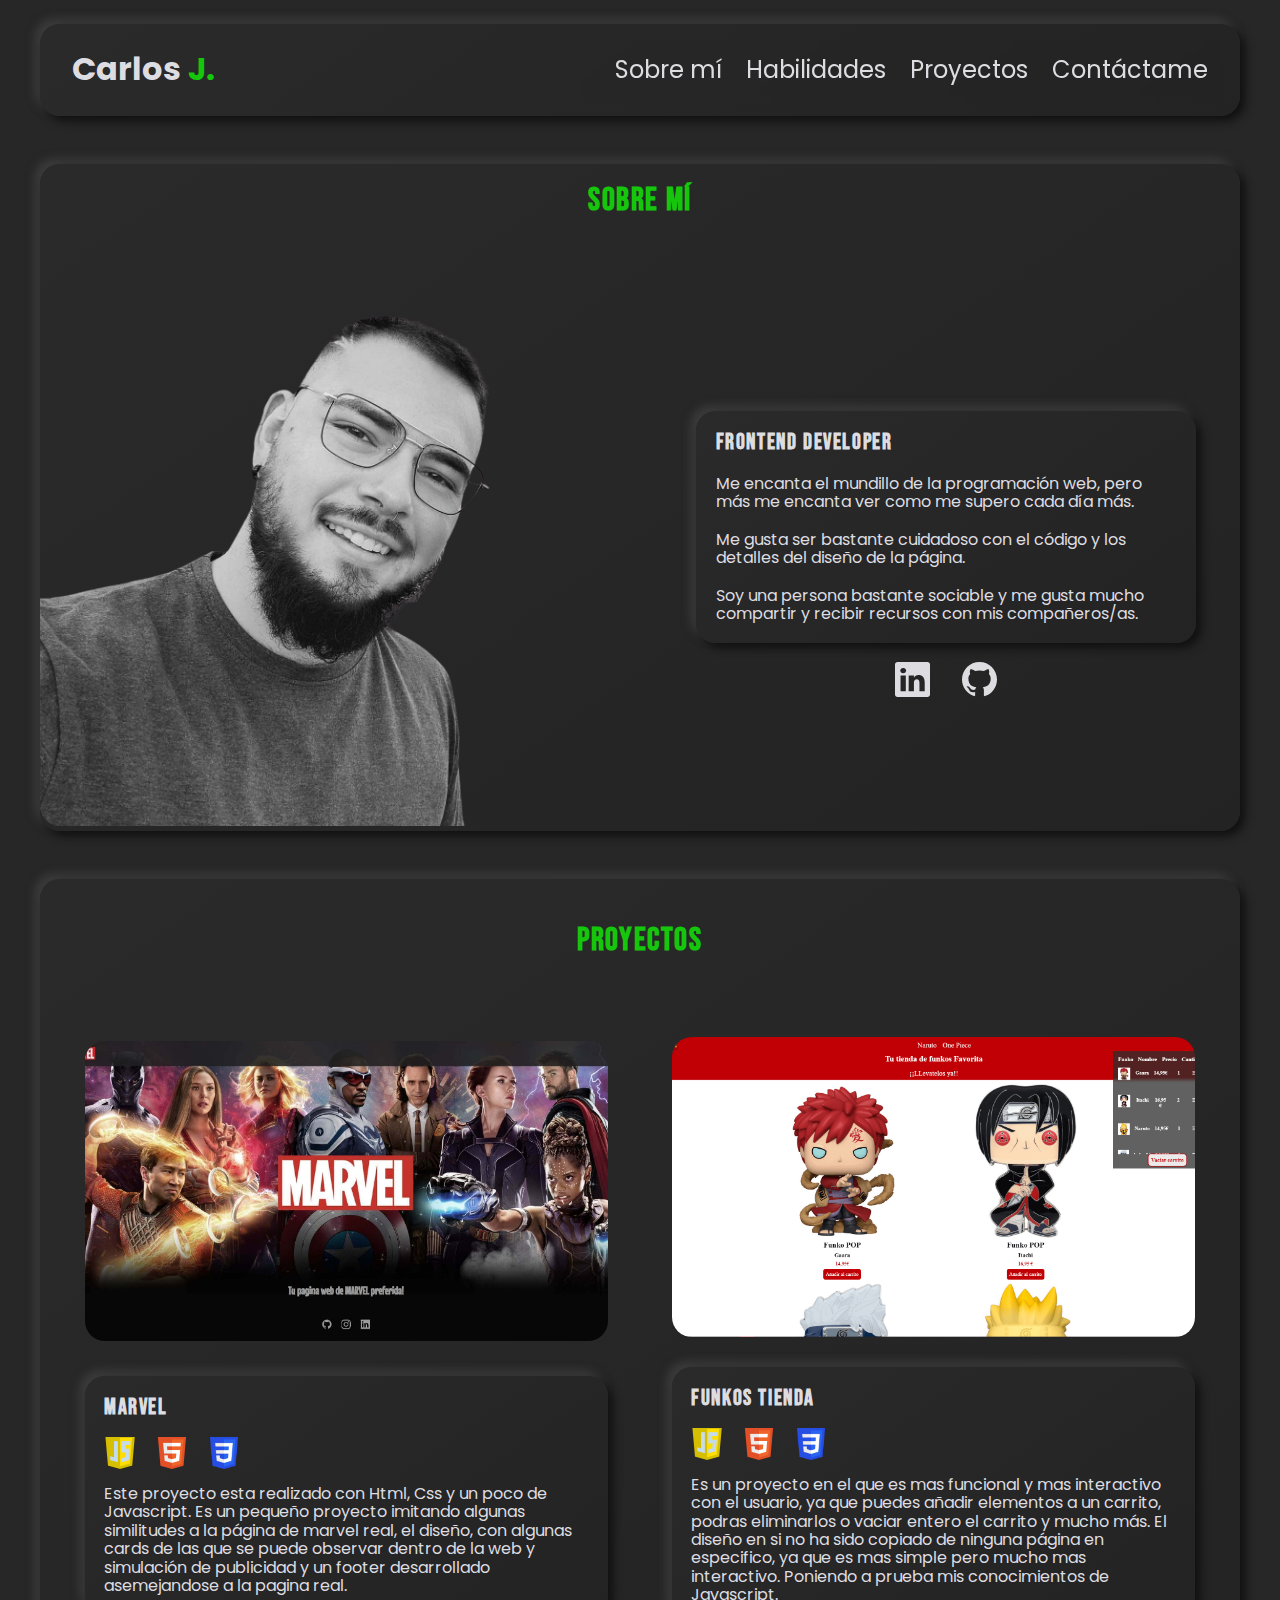
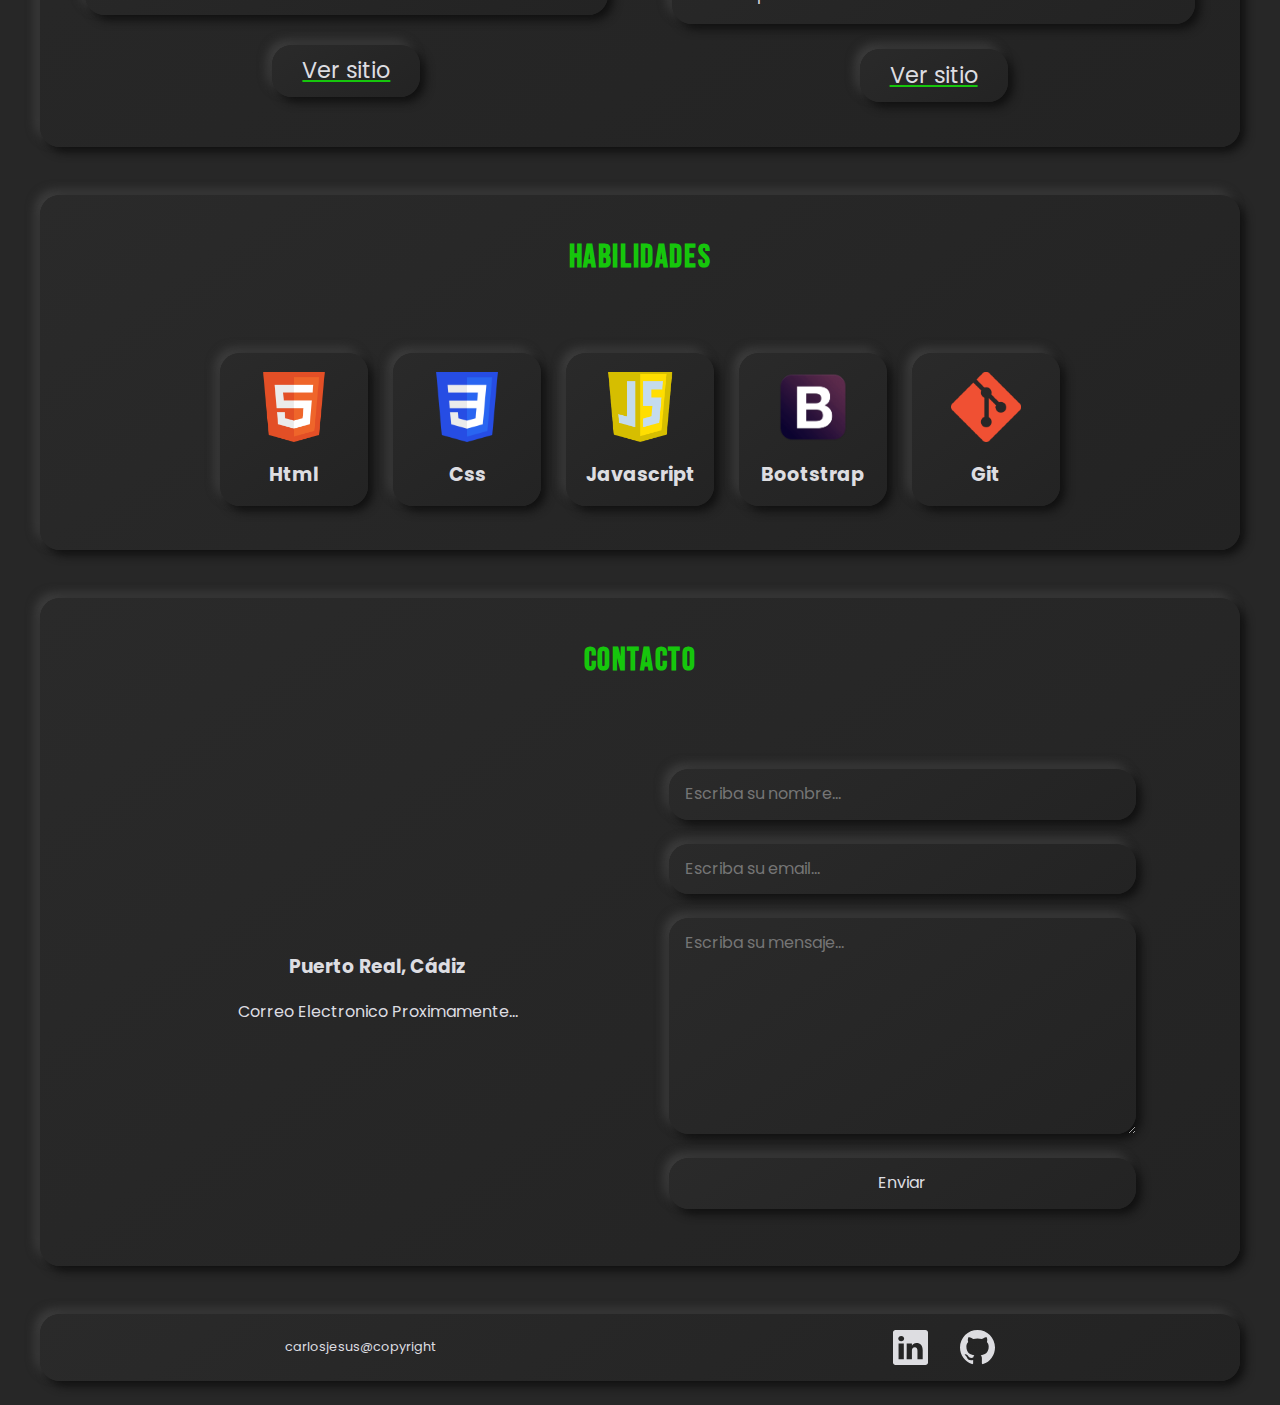
==== commit 2dd68785: "Add files via upload" ====
--- a/index.html
+++ b/index.html
@@ -20,8 +20,8 @@
   </head>
   <body>
     <header class="header wrapper">
-      <nav class="nav">
-        <h1 class="logo">Carlos <span class="text--green">J.</span></h1>
+      <nav class="header__nav nav">
+        <h1 class="nav__logo">Carlos <span class="text--green">J.</span></h1>
         <ul class="nav__ul">
           <!-- <li class="nav__li"><a href="#" class="nav__a">Inicio</a></li> -->
           <li>
@@ -274,7 +274,7 @@
         <div class="contact__container ">
           <div class="info">
             <h3 class="info__ubicacion">Puerto Real, Cádiz</h3>
-            <h3 class="info__correo">Correo Electronico Proximamente...</h3>
+            <span class="info__correo">Correo Electronico Proximamente...</span>
           </div>
           <form action="#" class="form">
             <input
@@ -291,7 +291,6 @@
             />
             <textarea
               name="mensaje"
-              id=""
               cols="30"
               rows="10"
               class="form__input button--shadows"
@@ -309,7 +308,7 @@
       
     </main>
     <footer class="footer wrapper">
-      <p class="footer__copyright">carlosjesus@copyright</p>
+      <span class="footer__copyright">carlosjesus@copyright</span>
       <ul class="socials">
         <li class="socials__element ">
           <a
--- a/css/style.css
+++ b/css/style.css
@@ -47,9 +47,10 @@
   justify-content: space-between;
   align-items: center;
   position: relative;
-}
-
-.logo {
+  padding: 1rem;
+}
+
+.nav__logo {
   color: var(--color-letras);
   margin: 0;
   padding-left: 0.5em;
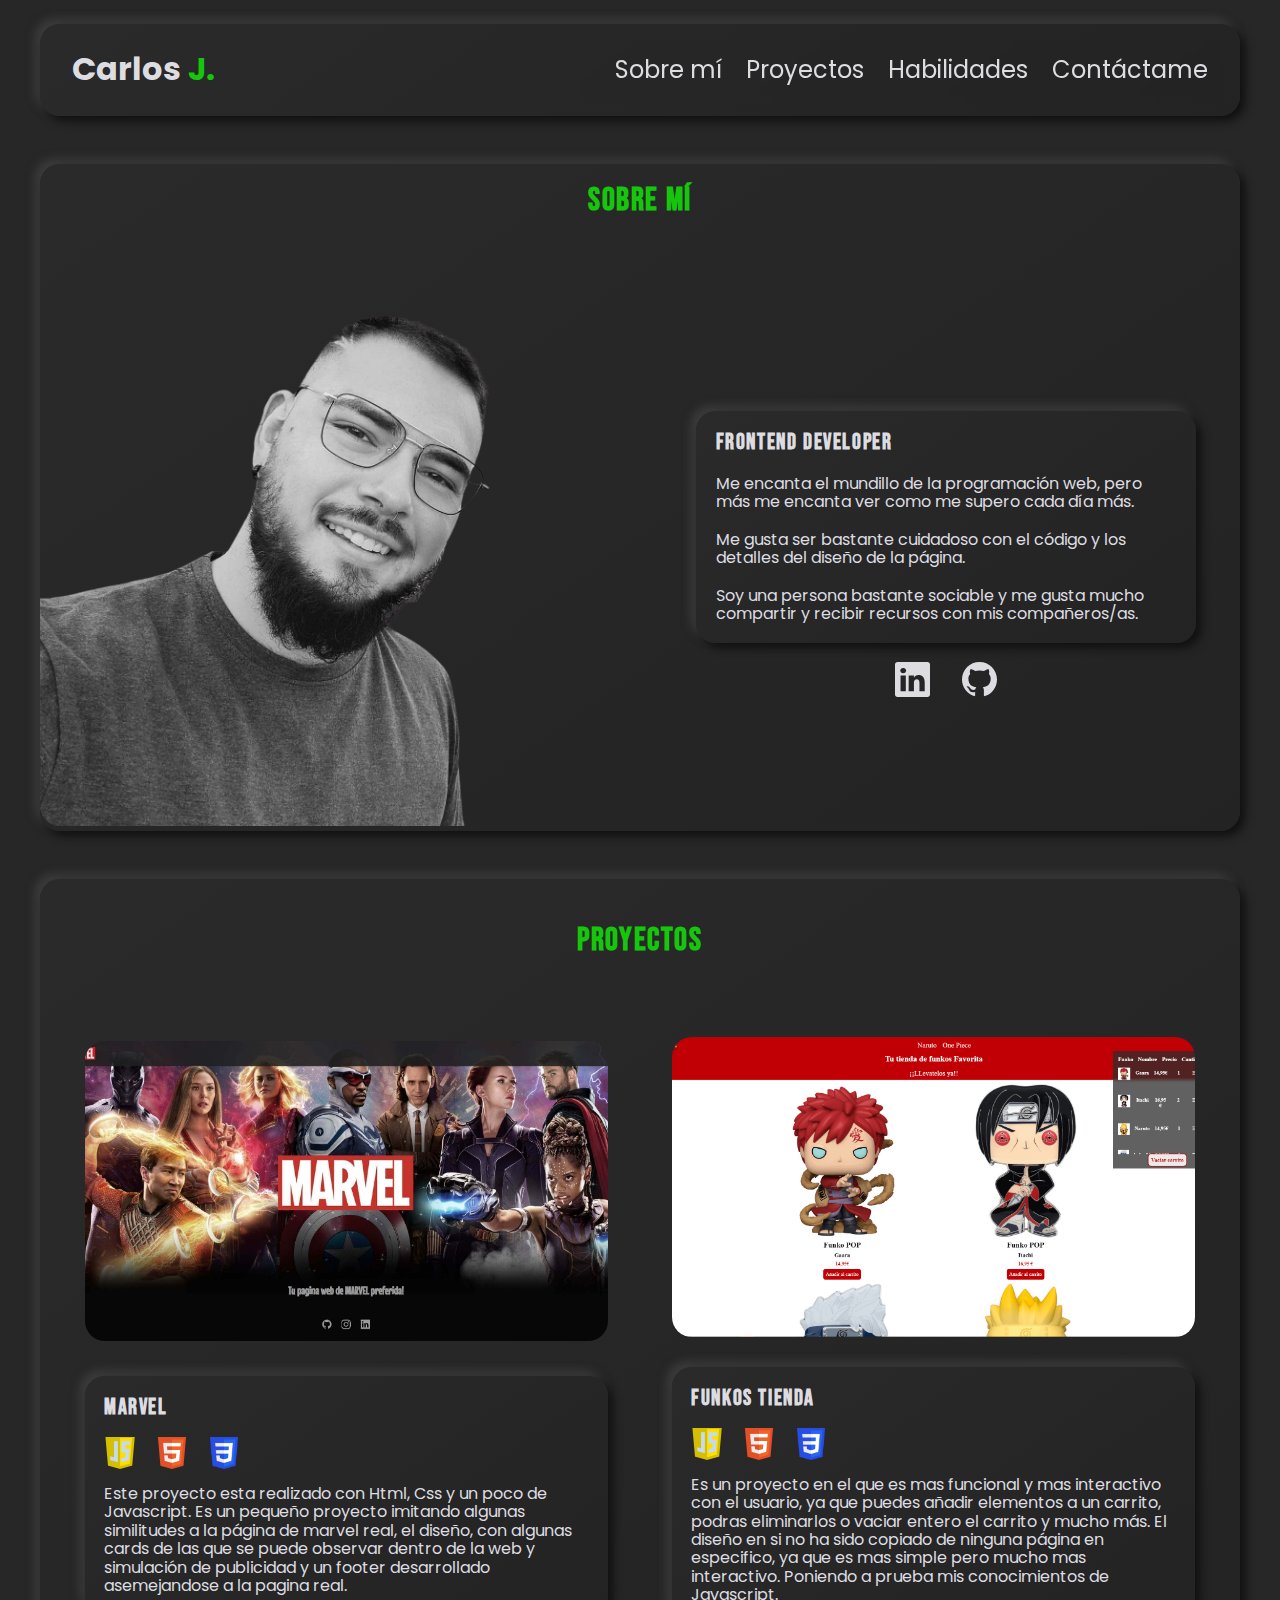
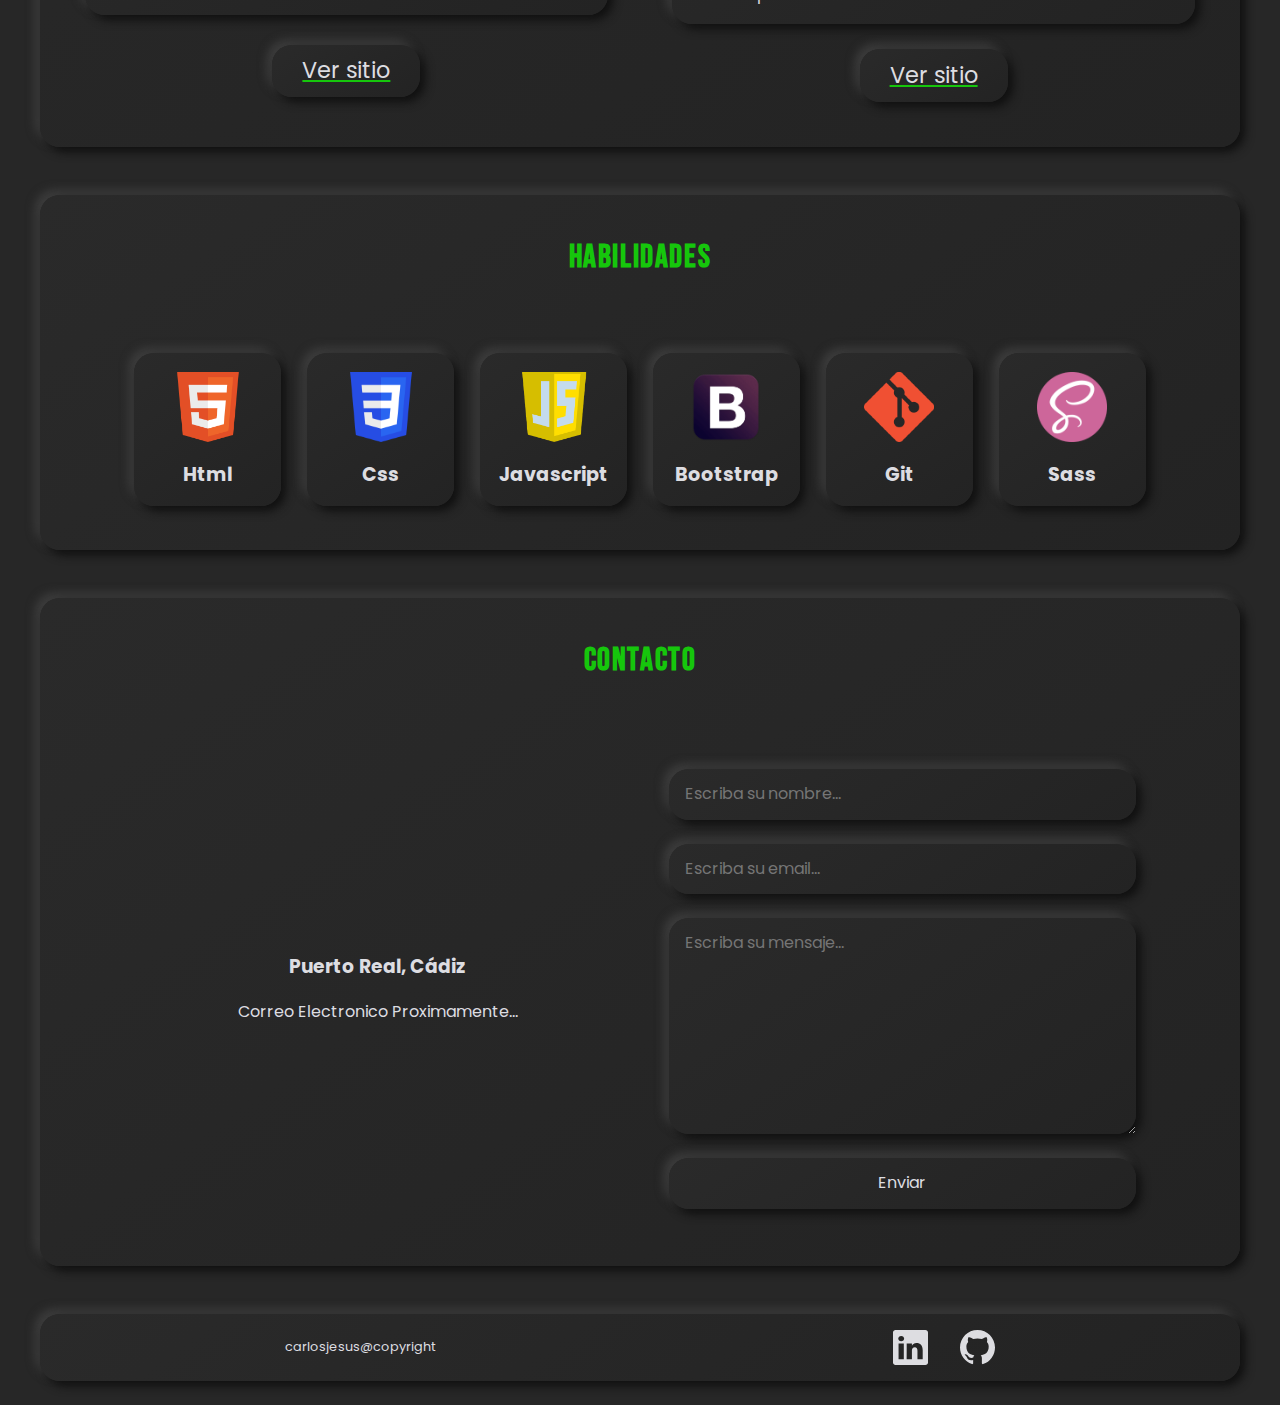
==== commit 024e5eda: "Add files via upload" ====
--- a/index.html
+++ b/index.html
@@ -33,10 +33,10 @@
             <a href="#aboutme" class="nav__a" title="sobremi">Sobre mí</a>
           </li>
           <li class="nav__li">
+            <a href="#proyects" class="nav__a" title="Proyectos">Proyectos</a>
+          </li>
+          <li class="nav__li">
             <a href="#skills" class="nav__a" title="Habilidades">Habilidades</a>
-          </li>
-          <li class="nav__li">
-            <a href="#proyects" class="nav__a" title="Proyectos">Proyectos</a>
           </li>
           <li class="nav__li">
             <a href="#contact" class="nav__a" title="Contáctame">Contáctame</a>
@@ -69,7 +69,6 @@
               src="imagenes/photo_me2.png"
               alt="Carlos Jesús"
               class="aboutme__img "
-              loading="lazy"
             />
           </div>
           <div class="aboutme__container--padding">
@@ -264,6 +263,10 @@
           <div class="skills__text button--shadows">
             <img src="imagenes/git.png" alt="git" class="skills__img" loading="lazy"/>
             <h3 class="skills__h3">Git</h3>
+          </div>
+          <div class="skills__text button--shadows">
+            <img src="imagenes/sass.png" alt="git" class="skills__img" loading="lazy"/>
+            <h3 class="skills__h3">Sass</h3>
           </div>
         </div>
       </section>
--- a/css/style.css
+++ b/css/style.css
@@ -412,7 +412,7 @@
     border-radius: 1.25rem;
   }
   .skills__cards {
-    grid-template-columns: repeat(5, 1fr);
+    grid-template-columns: repeat(6, 1fr);
   }
   .proyects__global {
     grid-template-columns: repeat(2, 1fr);
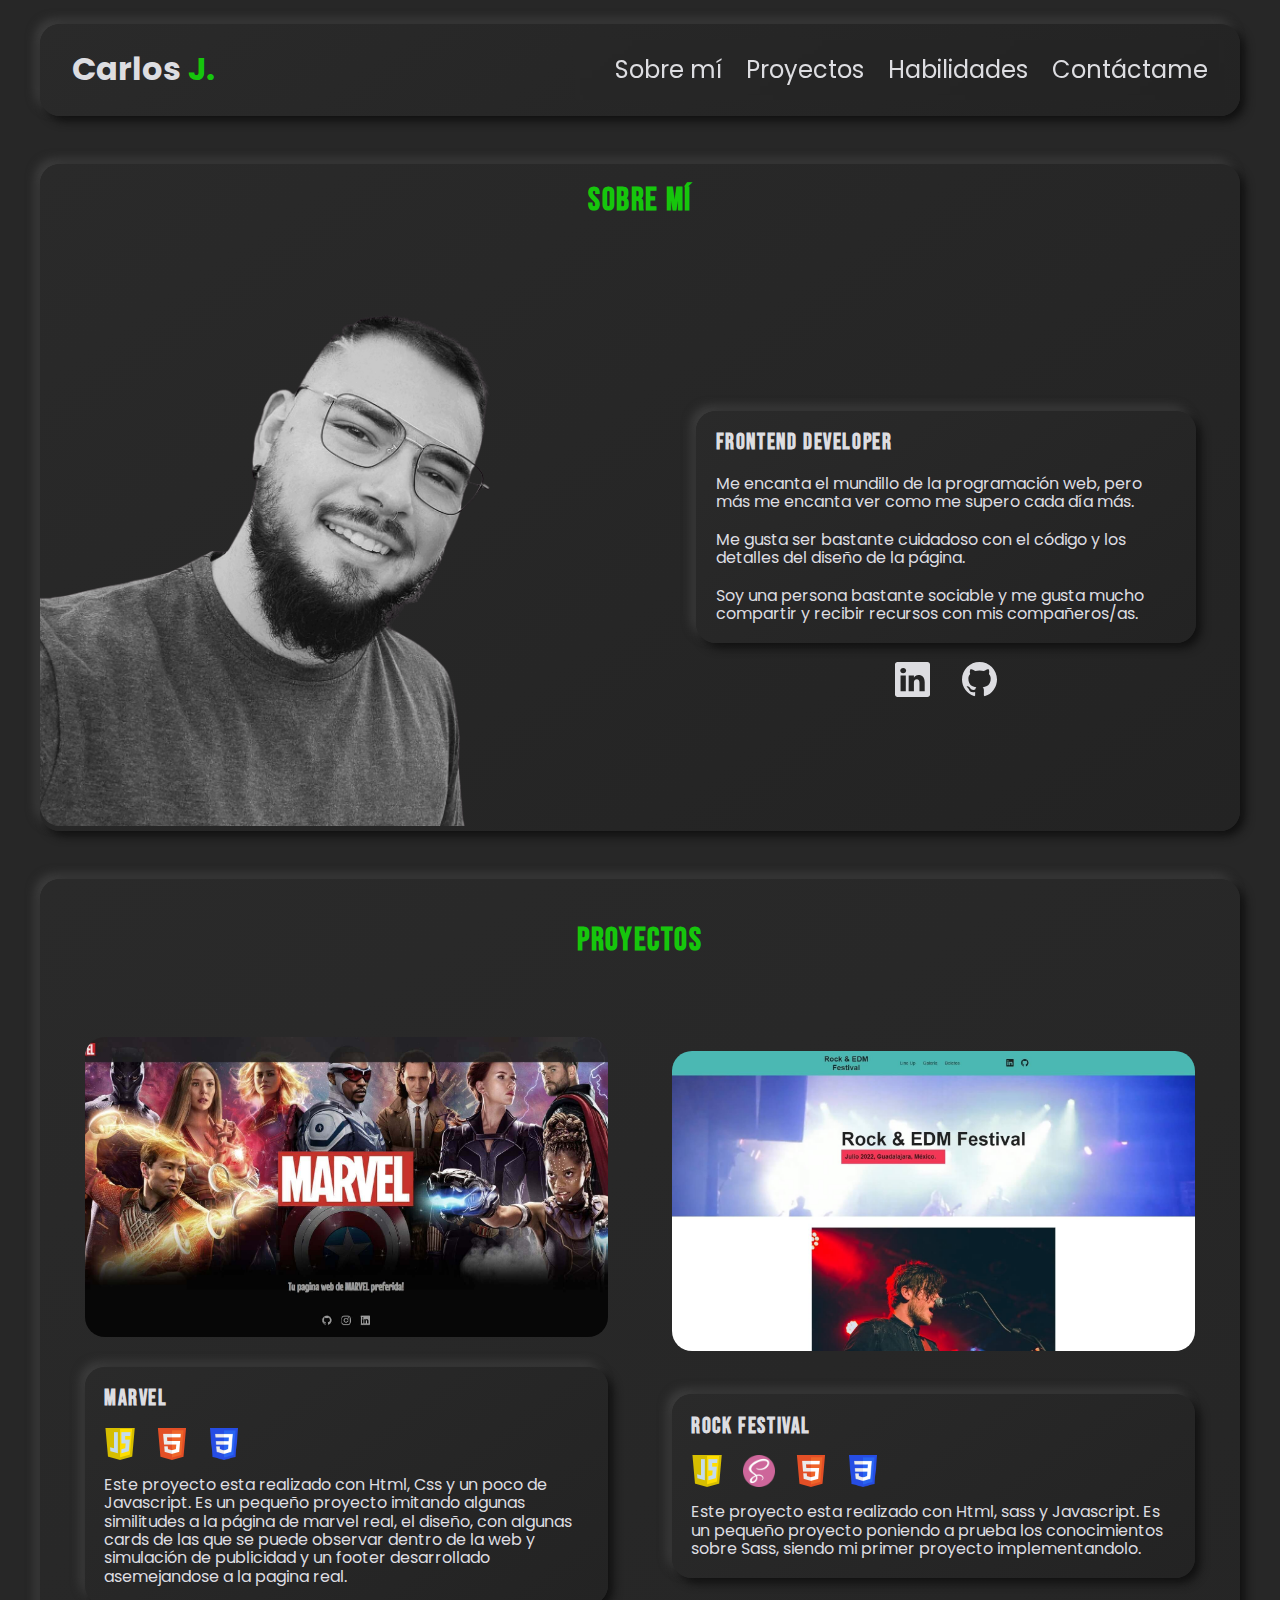
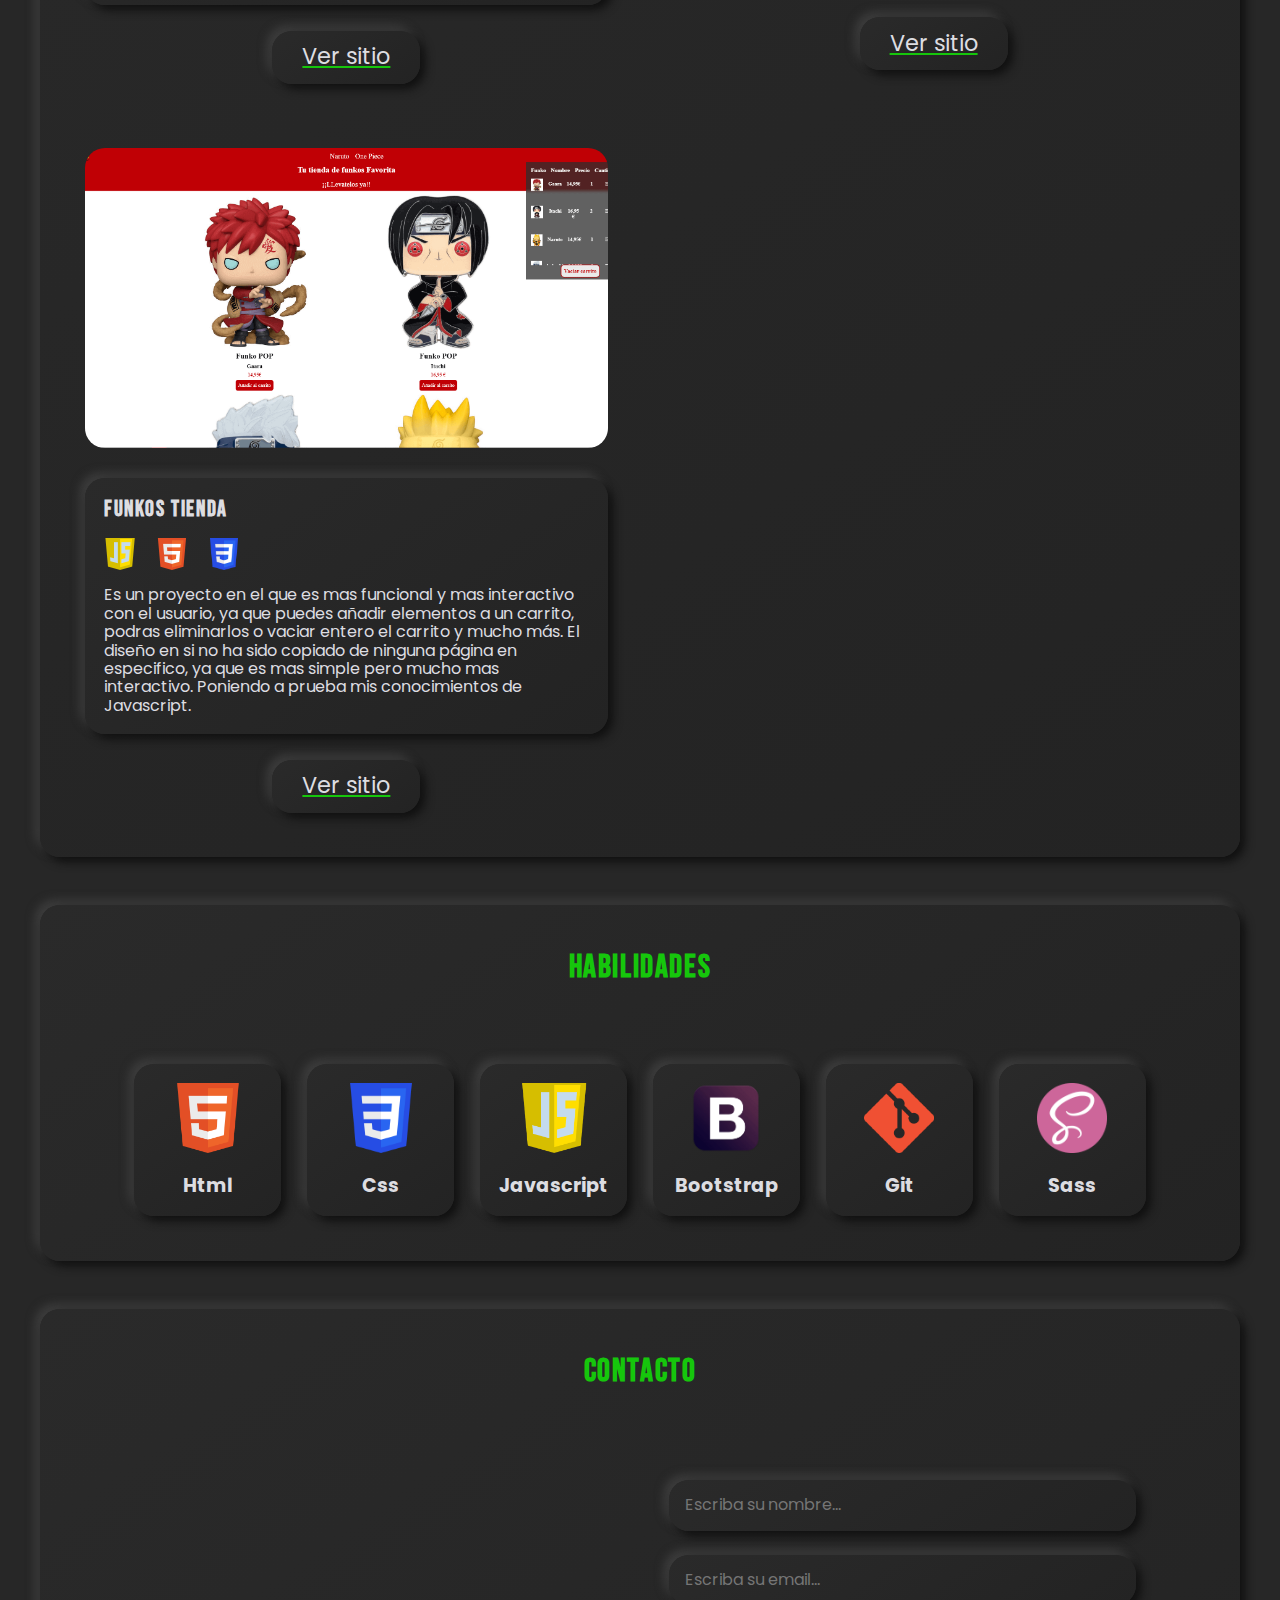
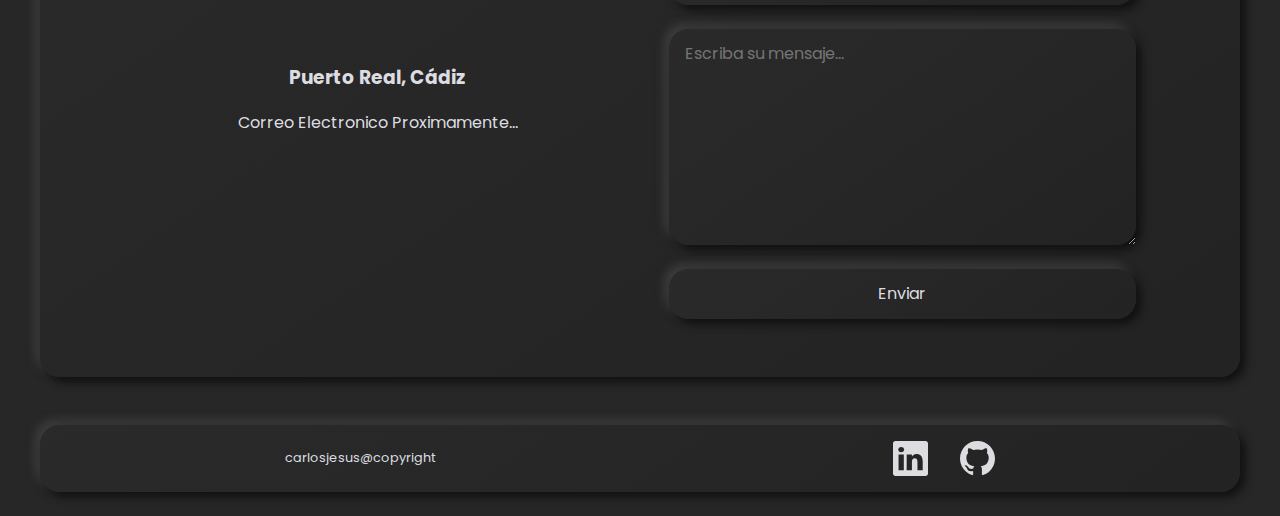
==== commit ab2d03ee: "Add files via upload" ====
--- a/index.html
+++ b/index.html
@@ -182,6 +182,58 @@
               >Ver sitio</a
             >
           </div>
+          <div class="proyects__cards ">
+            <div class="proyects__gallery">
+              <img
+                src="imagenes/rock_festival.jpg"
+                alt="Marvel"
+                class="proyects__img "
+                loading="lazy"
+              />
+            </div>
+
+            <div class="proyects__description button--shadows">
+              <h3 class="proyects__h3">Rock Festival</h3>
+              <div class="proyects__metodologias">
+                <img
+                  src="imagenes/javascript.png"
+                  alt="javascript"
+                  class="metodologias__icons icons--big"
+                  loading="lazy"
+                />
+                <img
+                  src="imagenes/sass.png"
+                  alt="sass"
+                  class="metodologias__icons icons--big"
+                  loading="lazy"
+                />
+                <img
+                  src="imagenes/html5.png"
+                  alt="html"
+                  class="metodologias__icons"
+                  loading="lazy"
+                />
+                <img
+                  src="imagenes/css.png"
+                  alt="css"
+                  class="metodologias__icons"
+                  loading="lazy"
+                />
+              </div>
+              <p class="proyects__p">
+                Este proyecto esta realizado con Html, sass y 
+                Javascript. Es un pequeño proyecto poniendo a prueba los conocimientos sobre Sass, siendo mi primer proyecto implementandolo.
+              </p>
+            </div>
+            <a
+              href="https://carlosjesus954.github.io/ProyectoSass/"
+              class="proyects__link button--shadows"
+              target="_blank"
+              rel=”noopener”
+              title="sitio"
+              >Ver sitio</a
+            >
+          </div>
           <div class="proyects__cards">
             <div class="proyects__gallery">
               <img
--- a/css/style.css
+++ b/css/style.css
@@ -170,13 +170,9 @@
   margin-bottom: 3em;
 }
 .aboutme__gallery {
+  margin: auto;
   max-width: 31.25rem;
-}
-.aboutme__img {
-
-  
-  /* max-width: 500px; */
-  margin: auto;
+  padding: 1.6rem;
 }
 .aboutme__global {
   display: grid;
@@ -399,6 +395,9 @@
   .nav__li {
     margin: 0;
   }
+  .aboutme__gallery{
+    padding: 0;
+  }
 }
 @media screen and (min-width: 1200px) {
   .aboutme__global {
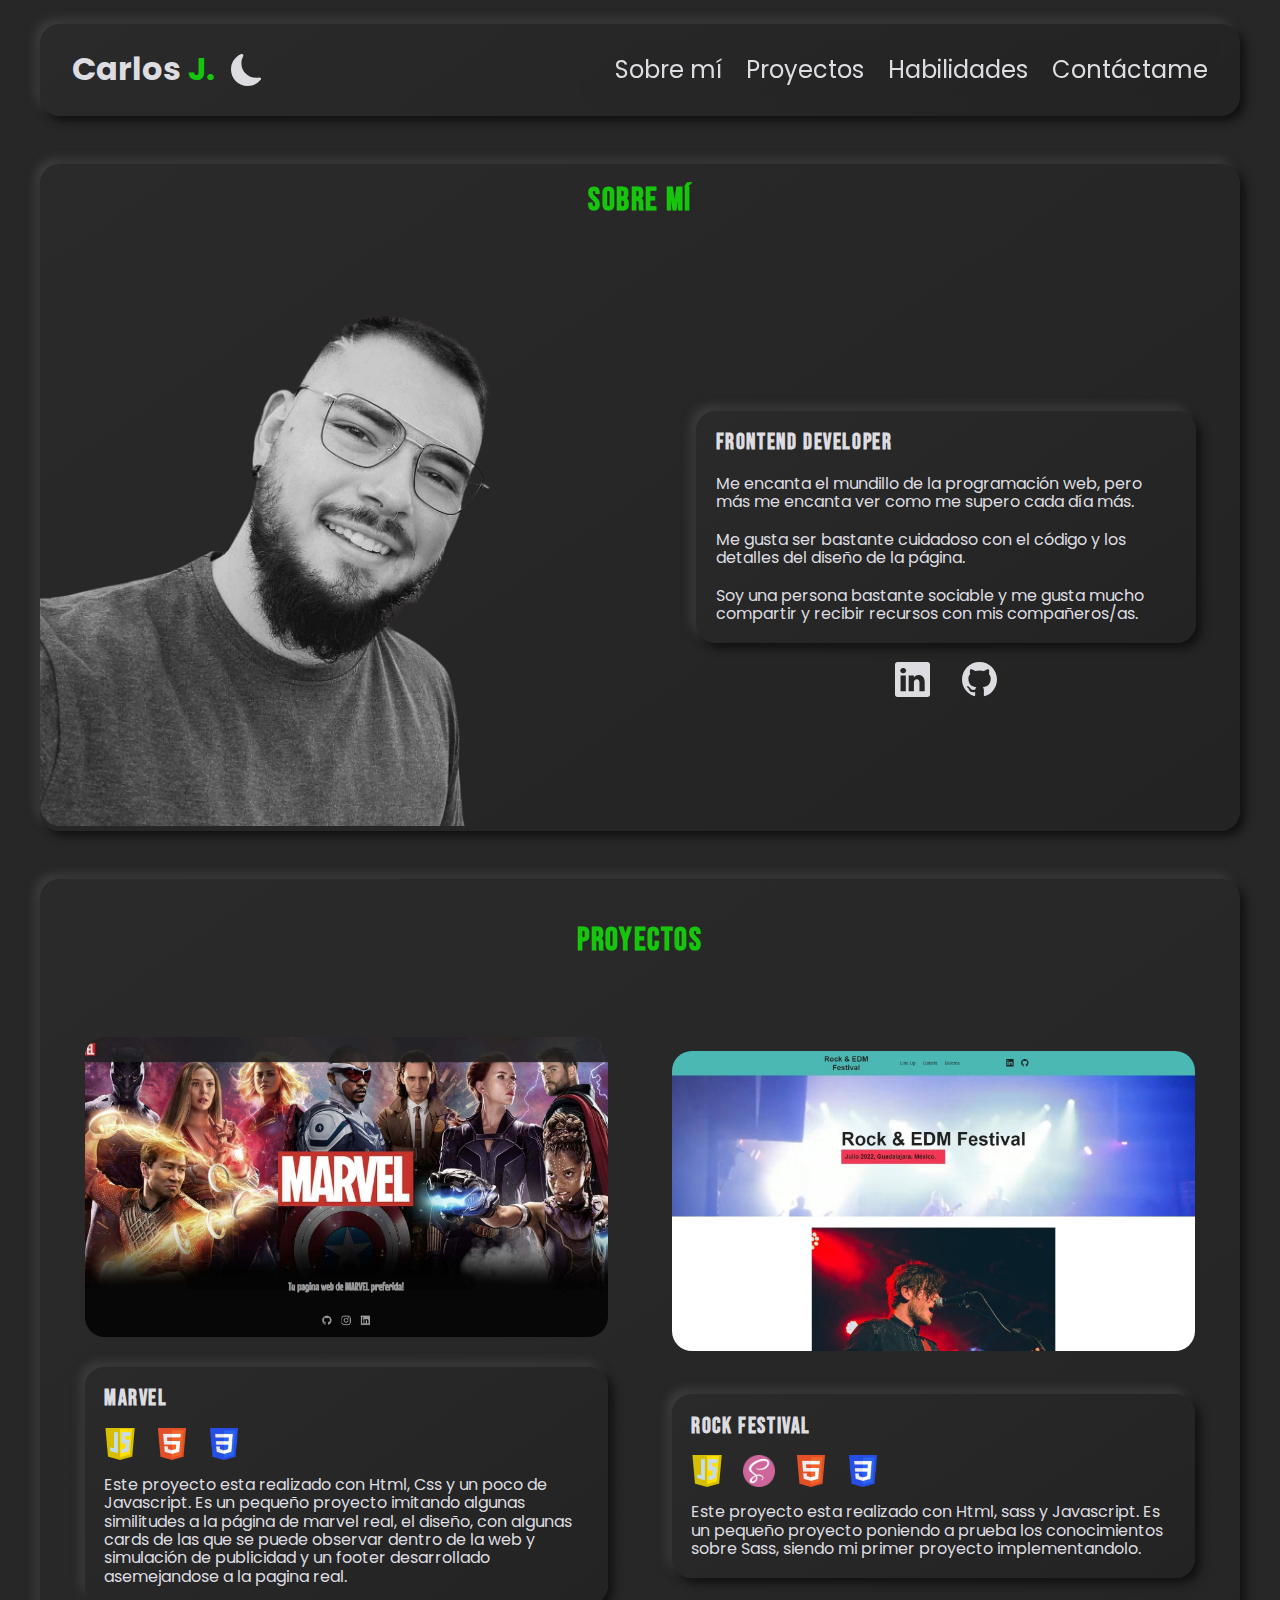
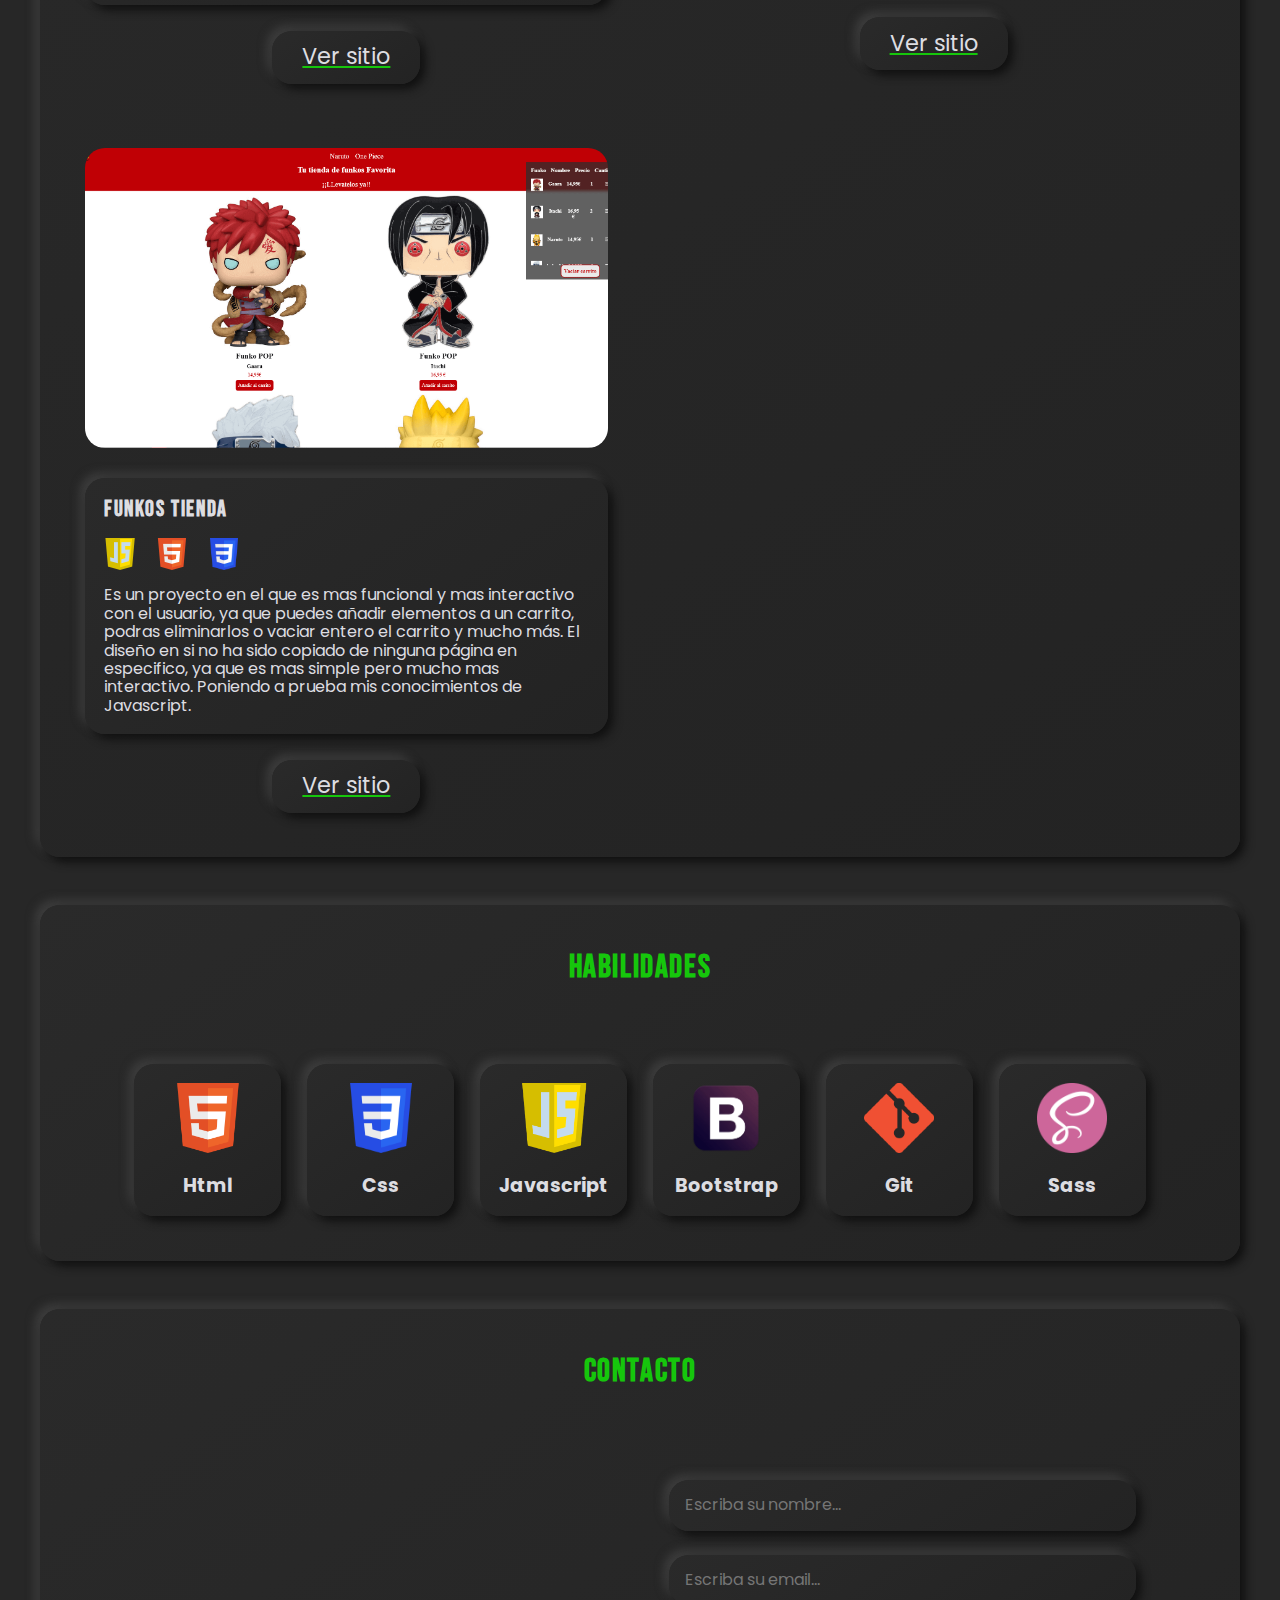
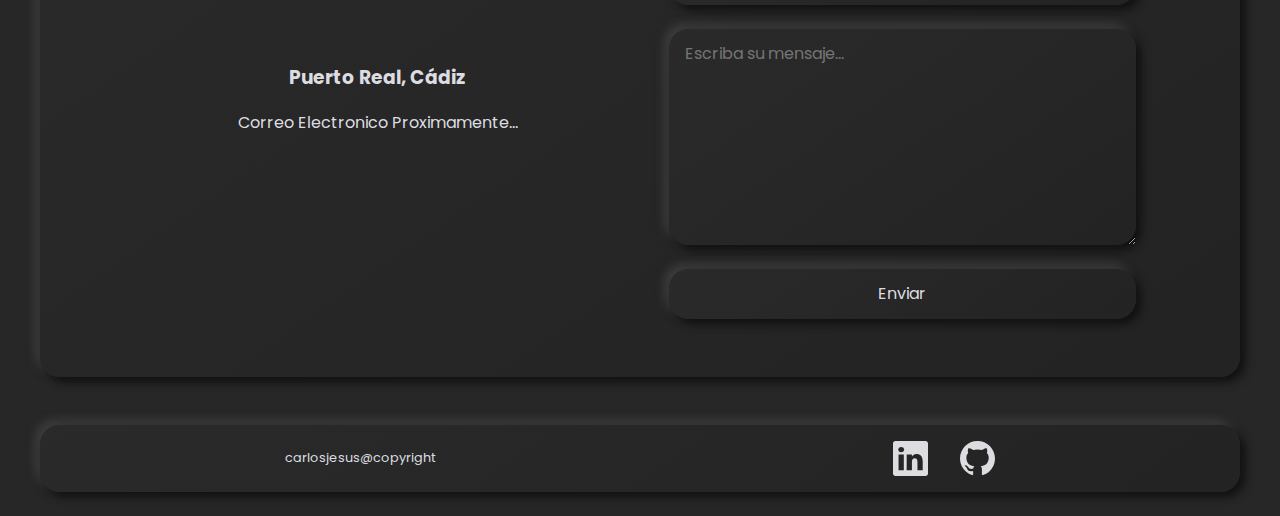
==== commit dd2ebee9: "Add files via upload" ====
--- a/index.html
+++ b/index.html
@@ -18,28 +18,32 @@
     <link rel="stylesheet" href="css/style.css" />
     <script defer src="js/app.js"></script>
   </head>
-  <body>
-    <header class="header wrapper">
+  <body class="body">
+    <header class="header button--shadows wrapper">
       <nav class="header__nav nav">
-        <h1 class="nav__logo">Carlos <span class="text--green">J.</span></h1>
-        <ul class="nav__ul">
-          <!-- <li class="nav__li"><a href="#" class="nav__a">Inicio</a></li> -->
+        <div class="nav__container">
+          <h1 class="nav__logo text--darkmode">Carlos <span class="text--green">J.</span></h1>
+          <svg xmlns="http://www.w3.org/2000/svg"fill="currentColor" class="nav__moon" viewBox="0 0 16 16">
+            <path d="M6 .278a.768.768 0 0 1 .08.858 7.208 7.208 0 0 0-.878 3.46c0 4.021 3.278 7.277 7.318 7.277.527 0 1.04-.055 1.533-.16a.787.787 0 0 1 .81.316.733.733 0 0 1-.031.893A8.349 8.349 0 0 1 8.344 16C3.734 16 0 12.286 0 7.71 0 4.266 2.114 1.312 5.124.06A.752.752 0 0 1 6 .278z"/>
+          </svg>
+        </div>
+        <ul class="nav__ul nav__ul--dark">
           <li>
-            <svg xmlns="http://www.w3.org/2000/svg" fill="currentColor" class="nav__close" viewBox="0 0 16 16">
+            <svg xmlns="http://www.w3.org/2000/svg" fill="currentColor" class="nav__close socials__img--dark" viewBox="0 0 16 16">
             <path d="M2.146 2.854a.5.5 0 1 1 .708-.708L8 7.293l5.146-5.147a.5.5 0 0 1 .708.708L8.707 8l5.147 5.146a.5.5 0 0 1-.708.708L8 8.707l-5.146 5.147a.5.5 0 0 1-.708-.708L7.293 8 2.146 2.854Z"/>
           </svg>
           </li>
           <li class="nav__li">
-            <a href="#aboutme" class="nav__a" title="sobremi">Sobre mí</a>
+            <a href="#aboutme" class="nav__a text--darkmode" title="sobremi">Sobre mí</a>
           </li>
           <li class="nav__li">
-            <a href="#proyects" class="nav__a" title="Proyectos">Proyectos</a>
+            <a href="#proyects" class="nav__a text--darkmode" title="Proyectos">Proyectos</a>
           </li>
           <li class="nav__li">
-            <a href="#skills" class="nav__a" title="Habilidades">Habilidades</a>
+            <a href="#skills" class="nav__a text--darkmode" title="Habilidades">Habilidades</a>
           </li>
           <li class="nav__li">
-            <a href="#contact" class="nav__a" title="Contáctame">Contáctame</a>
+            <a href="#contact" class="nav__a text--darkmode" title="Contáctame">Contáctame</a>
           </li>
           
         </ul>
@@ -47,7 +51,7 @@
           <svg
             xmlns="http://www.w3.org/2000/svg"
             fill="currentColor"
-            class="nav__menu"
+            class="nav__menu socials__img--dark"
             viewBox="0 0 16 16"
           >
             <path
@@ -73,16 +77,16 @@
           </div>
           <div class="aboutme__container--padding">
             <div class="aboutme__container button--shadows">
-              <h3 class="aboutme__h2">Frontend Developer</h3>
-              <p class="aboutme__p">
+              <h3 class="aboutme__h2 text--darkmode">Frontend Developer</h3>
+              <p class="aboutme__p text--darkmode">
                 Me encanta el mundillo de la programación web, pero más me
                 encanta ver como me supero cada día más.
               </p>
-              <p class="aboutme__p">
+              <p class="aboutme__p text--darkmode">
                 Me gusta ser bastante cuidadoso con el código y los detalles
                 del diseño de la página.
               </p>
-              <p class="aboutme__p">
+              <p class="aboutme__p text--darkmode">
                 Soy una persona bastante sociable y me gusta mucho compartir y recibir
                 recursos con mis compañeros/as.
               </p>
@@ -96,7 +100,7 @@
                 >
                   <svg
                     xmlns="http://www.w3.org/2000/svg"
-                    class="socials__img"
+                    class="socials__img socials__img--dark"
                     viewBox="0 0 16 16"
                   >
                     <path
@@ -113,7 +117,7 @@
                 >
                   <svg
                     xmlns="http://www.w3.org/2000/svg"
-                    class="socials__img"
+                    class="socials__img socials__img--dark"
                     class="bi bi-github"
                     viewBox="0 0 16 16"
                   >
@@ -141,7 +145,7 @@
             </div>
 
             <div class="proyects__description button--shadows">
-              <h3 class="proyects__h3">Marvel</h3>
+              <h3 class="proyects__h3 text--darkmode">Marvel</h3>
               <div class="proyects__metodologias">
                 <img
                   src="imagenes/javascript.png"
@@ -162,7 +166,7 @@
                   loading="lazy"
                 />
               </div>
-              <p class="proyects__p">
+              <p class="proyects__p text--darkmode">
                 Este proyecto esta realizado con Html, Css y un poco de
                 Javascript. Es un pequeño proyecto imitando algunas similitudes
                 a la página de marvel real, el diseño, con algunas cards de las
@@ -175,7 +179,7 @@
 
             <a
               href="https://carlosjesus954.github.io/marvel.github.io/"
-              class="proyects__link button--shadows"
+              class="proyects__link button--shadows text--darkmode"
               target="_blank"
               rel=”noopener”
               title="sitio"
@@ -193,7 +197,7 @@
             </div>
 
             <div class="proyects__description button--shadows">
-              <h3 class="proyects__h3">Rock Festival</h3>
+              <h3 class="proyects__h3 text--darkmode">Rock Festival</h3>
               <div class="proyects__metodologias">
                 <img
                   src="imagenes/javascript.png"
@@ -220,14 +224,14 @@
                   loading="lazy"
                 />
               </div>
-              <p class="proyects__p">
+              <p class="proyects__p text--darkmode">
                 Este proyecto esta realizado con Html, sass y 
                 Javascript. Es un pequeño proyecto poniendo a prueba los conocimientos sobre Sass, siendo mi primer proyecto implementandolo.
               </p>
             </div>
             <a
               href="https://carlosjesus954.github.io/ProyectoSass/"
-              class="proyects__link button--shadows"
+              class="proyects__link button--shadows text--darkmode"
               target="_blank"
               rel=”noopener”
               title="sitio"
@@ -245,7 +249,7 @@
             </div>
 
             <div class="proyects__description button--shadows">
-              <h3 class="proyects__h3">Funkos Tienda</h3>
+              <h3 class="proyects__h3 text--darkmode">Funkos Tienda</h3>
               <div class="proyects__metodologias">
                 <img
                   src="imagenes/javascript.png"
@@ -266,7 +270,7 @@
                   loading="lazy"
                 />
               </div>
-              <p class="proyects__p">
+              <p class="proyects__p text--darkmode">
                 Es un proyecto en el que es mas funcional y mas interactivo con
                 el usuario, ya que puedes añadir elementos a un carrito, podras
                 eliminarlos o vaciar entero el carrito y mucho más. El diseño en
@@ -279,7 +283,7 @@
 
             <a
               href="https://carlosjesus954.github.io/funkosshop.github.io/"
-              class="proyects__link button--shadows"
+              class="proyects__link button--shadows text--darkmode"
               target="_blank"
               rel=”noopener”
               title="sitio"
@@ -293,11 +297,11 @@
         <div class="skills__cards ">
           <div class="skills__text button--shadows">
             <img src="imagenes/html5.png" alt="html5" class="skills__img" loading="lazy"/>
-            <h3 class="skills__h3">Html</h3>
+            <h3 class="skills__h3 text--darkmode">Html</h3>
           </div>
           <div class="skills__text button--shadows">
             <img src="imagenes/css.png" alt="css" class="skills__img" loading="lazy"/>
-            <h3 class="skills__h3">Css</h3>
+            <h3 class="skills__h3 text--darkmode">Css</h3>
           </div>
           <div class="skills__text button--shadows">
             <img
@@ -306,19 +310,19 @@
               class="skills__img"
               loading="lazy"
             />
-            <h3 class="skills__h3">Javascript</h3>
+            <h3 class="skills__h3 text--darkmode">Javascript</h3>
           </div>
           <div class="skills__text button--shadows">
             <img src="imagenes/bootstrap.png" alt="Boostrapp" class="skills__img" loading="lazy"/>
-            <h3 class="skills__h3">Bootstrap</h3>
+            <h3 class="skills__h3 text--darkmode">Bootstrap</h3>
           </div>
           <div class="skills__text button--shadows">
             <img src="imagenes/git.png" alt="git" class="skills__img" loading="lazy"/>
-            <h3 class="skills__h3">Git</h3>
+            <h3 class="skills__h3 text--darkmode">Git</h3>
           </div>
           <div class="skills__text button--shadows">
             <img src="imagenes/sass.png" alt="git" class="skills__img" loading="lazy"/>
-            <h3 class="skills__h3">Sass</h3>
+            <h3 class="skills__h3 text--darkmode">Sass</h3>
           </div>
         </div>
       </section>
@@ -328,33 +332,33 @@
         <h2 class="tittle ">Contacto</h2>
         <div class="contact__container ">
           <div class="info">
-            <h3 class="info__ubicacion">Puerto Real, Cádiz</h3>
-            <span class="info__correo">Correo Electronico Proximamente...</span>
+            <h3 class="info__ubicacion text--darkmode">Puerto Real, Cádiz</h3>
+            <span class="info__correo text--darkmode">Correo Electronico Proximamente...</span>
           </div>
           <form action="#" class="form">
             <input
               name="nombre"
               type="text"
-              class="form__input button--shadows"
+              class="form__input button--shadows text--darkmode"
               placeholder="Escriba su nombre..."
             />
             <input
               name="email"
               type="email"
-              class="form__input button--shadows"
+              class="form__input button--shadows text--darkmode"
               placeholder="Escriba su email..."
             />
             <textarea
               name="mensaje"
               cols="30"
               rows="10"
-              class="form__input button--shadows"
+              class="form__input button--shadows text--darkmode"
               placeholder="Escriba su mensaje..."
             ></textarea>
             <input
               type="submit"
               value="Enviar"
-              class="form__submit form__input button--shadows"
+              class="form__submit form__input button--shadows text--darkmode"
             />
           </form>
           <a href="mailto:carlosmoralessoy@gmail.com" class="enviame">mail</a>
@@ -362,8 +366,8 @@
       </section>
       
     </main>
-    <footer class="footer wrapper">
-      <span class="footer__copyright">carlosjesus@copyright</span>
+    <footer class="footer button--shadows wrapper">
+      <span class="footer__copyright text--darkmode">carlosjesus@copyright</span>
       <ul class="socials">
         <li class="socials__element ">
           <a
@@ -373,7 +377,7 @@
           >
             <svg
               xmlns="http://www.w3.org/2000/svg"
-              class="socials__img"
+              class="socials__img socials__img--dark"
               viewBox="0 0 16 16"
             >
               <path
@@ -386,7 +390,7 @@
           <a href="https://github.com/carlosjesus954" class="socials__link" title="github">
             <svg
               xmlns="http://www.w3.org/2000/svg"
-              class="socials__img"
+              class="socials__img socials__img--dark"
               class="bi bi-github"
               viewBox="0 0 16 16"
             >
--- a/css/style.css
+++ b/css/style.css
@@ -33,11 +33,38 @@
 .enviame {
   display: none;
 }
-/* Nav */
-.header {
+.mode--light{
+  background-color: #fff;
+}
+.text--lightmode{
+  color: #141414;
+}
+.text--darkmode{
+  color: var(--color-letras);
+}
+.socials__img--light{
+  fill: #141414;
+}
+.socials__img--dark{
+  fill: var(--color-letras);
+}
+.button--lightshadows{
+  border-radius: 1.25rem;
+  background:linear-gradient(145deg, #dbdbdb);
+  box-shadow: .3125rem .3125rem .625rem rgb(235, 235, 235), -0.3125rem -0.3125rem .625rem #3e3e3e;
+}
+.button--shadows {
+  
   border-radius: 1.25rem;
   background: linear-gradient(145deg, #2a2a2a, #232323);
   box-shadow: .3125rem .3125rem .625rem #101010, -0.3125rem -0.3125rem .625rem #3e3e3e;
+}
+.button--cuadrados {
+  background: linear-gradient(145deg, #2a2a2a, #232323);
+  box-shadow: .3125rem .3125rem .625rem #101010, -0.3125rem -0.3125rem .625rem #3e3e3e;
+}
+/* Nav */
+.header {
   margin-bottom: 3em;
   margin-top: 1.5em;
 }
@@ -49,14 +76,26 @@
   position: relative;
   padding: 1rem;
 }
-
+.nav__container{
+  display: flex;
+  flex-flow: row nowrap;
+  gap: 1rem;
+  align-items: center;
+  justify-content: start;
+}
+.nav__moon{
+  width: 2rem;
+  height: 2rem;
+  fill: var(--color-letras);
+}
+.nav__moon--light{
+  fill: #141414;
+}
 .nav__logo {
-  color: var(--color-letras);
   margin: 0;
   padding-left: 0.5em;
 }
 .nav__ul {
-  background-color: #272727;
   display: flex;
   flex-flow: column wrap;
   gap: 1.5em;
@@ -72,6 +111,9 @@
   transition: 0.5s;
   border-radius: 0.2em;
 }
+.nav__ul--dark{
+  background-color: #272727;
+}
 .activo {
   right: 0%;
 }
@@ -79,9 +121,7 @@
   margin: 2.5em;
 }
 .nav__a {
-  color: var(--color-letras);
   font-size: 1.5em;
-  
 }
 .nav__a:hover{
   text-decoration: var(--verde) underline .125rem;
@@ -96,14 +136,12 @@
 }
 .nav__close {
   width: 2.1875rem;
-  fill: var(--color-letras);
   position: absolute;
   top: 2.7em;
   right: 2em;
   cursor: pointer;
 }
 .nav__menu {
-  fill: var(--color-letras);
   width: 2.1875rem;
 }
 /* Main */
@@ -144,23 +182,12 @@
 }
 .socials__img {
   width: 2.1875rem;
-  fill: var(--color-letras);
 }
 .socials__img:hover {
   fill: var(--verde);
   transition: 0.5s;
 }
 /* AboutMe */
-.button--shadows {
-  
-  border-radius: 1.25rem;
-  background: linear-gradient(145deg, #2a2a2a, #232323);
-  box-shadow: .3125rem .3125rem .625rem #101010, -0.3125rem -0.3125rem .625rem #3e3e3e;
-}
-.button--cuadrados {
-  background: linear-gradient(145deg, #2a2a2a, #232323);
-  box-shadow: .3125rem .3125rem .625rem #101010, -0.3125rem -0.3125rem .625rem #3e3e3e;
-}
 
 .aboutme {
   display: flex;
@@ -196,15 +223,10 @@
   max-width: 31.25rem;
 }
 .aboutme__h2 {
-  color: var(--color-letras);
   font-family: 'Bebas Neue', cursive;
   letter-spacing: 0.1rem;
   font-size: 1.4rem;
 }
-.aboutme__p {
-  color: var(--color-letras);
-}
-
 /* Skills */
 
 .skills {
@@ -232,7 +254,6 @@
   height: 4.375rem;
 }
 .skills__h3 {
-  color: var(--color-letras);
   font-size: 1.2em;
 }
 
@@ -267,7 +288,6 @@
   max-width: 36rem;
 }
 .proyects__h3 {
-  color: var(--color-letras);
   font-family: 'Bebas Neue', cursive;
   letter-spacing: 0.1rem;
   font-size: 1.4rem;
@@ -275,9 +295,6 @@
 .proyects__cards--margin {
   margin: 0;
 }
-.proyects__p {
-  color: var(--color-letras);
-}
 .proyects__global {
   display: grid;
   grid-template-columns: repeat(1, 1fr);
@@ -285,7 +302,6 @@
 }
 .proyects__link {
   text-align: center;
-  color: var(--color-letras);
   padding: 0.6em;
   font-size: 1.4em;
   width: 6.6em;
@@ -323,12 +339,6 @@
   gap: 1.6em;
   text-align: center;
 }
-.info__ubicacion {
-  color: var(--color-letras);
-}
-.info__correo {
-  color: var(--color-letras);
-}
 .form {
   display: flex;
   flex-flow: column nowrap;
@@ -338,7 +348,6 @@
 }
 
 .form__input {
-  color: var(--color-letras);
   padding: 1em;
   border-style: none;
   cursor: pointer;
@@ -353,9 +362,6 @@
 /* footer */
 
 .footer {
-  border-radius: 1.25rem;
-  background: linear-gradient(145deg, #2a2a2a, #232323);
-  box-shadow: .3125rem .3125rem .625rem #101010, -0.3125rem -0.3125rem .625rem #3e3e3e;
   padding: 1em;
   display: flex;
   flex-flow: row wrap;
@@ -364,7 +370,6 @@
   margin-bottom: 1.5em;
 }
 .footer__copyright {
-  color: var(--color-letras);
   font-size: 0.8em;
 }
 
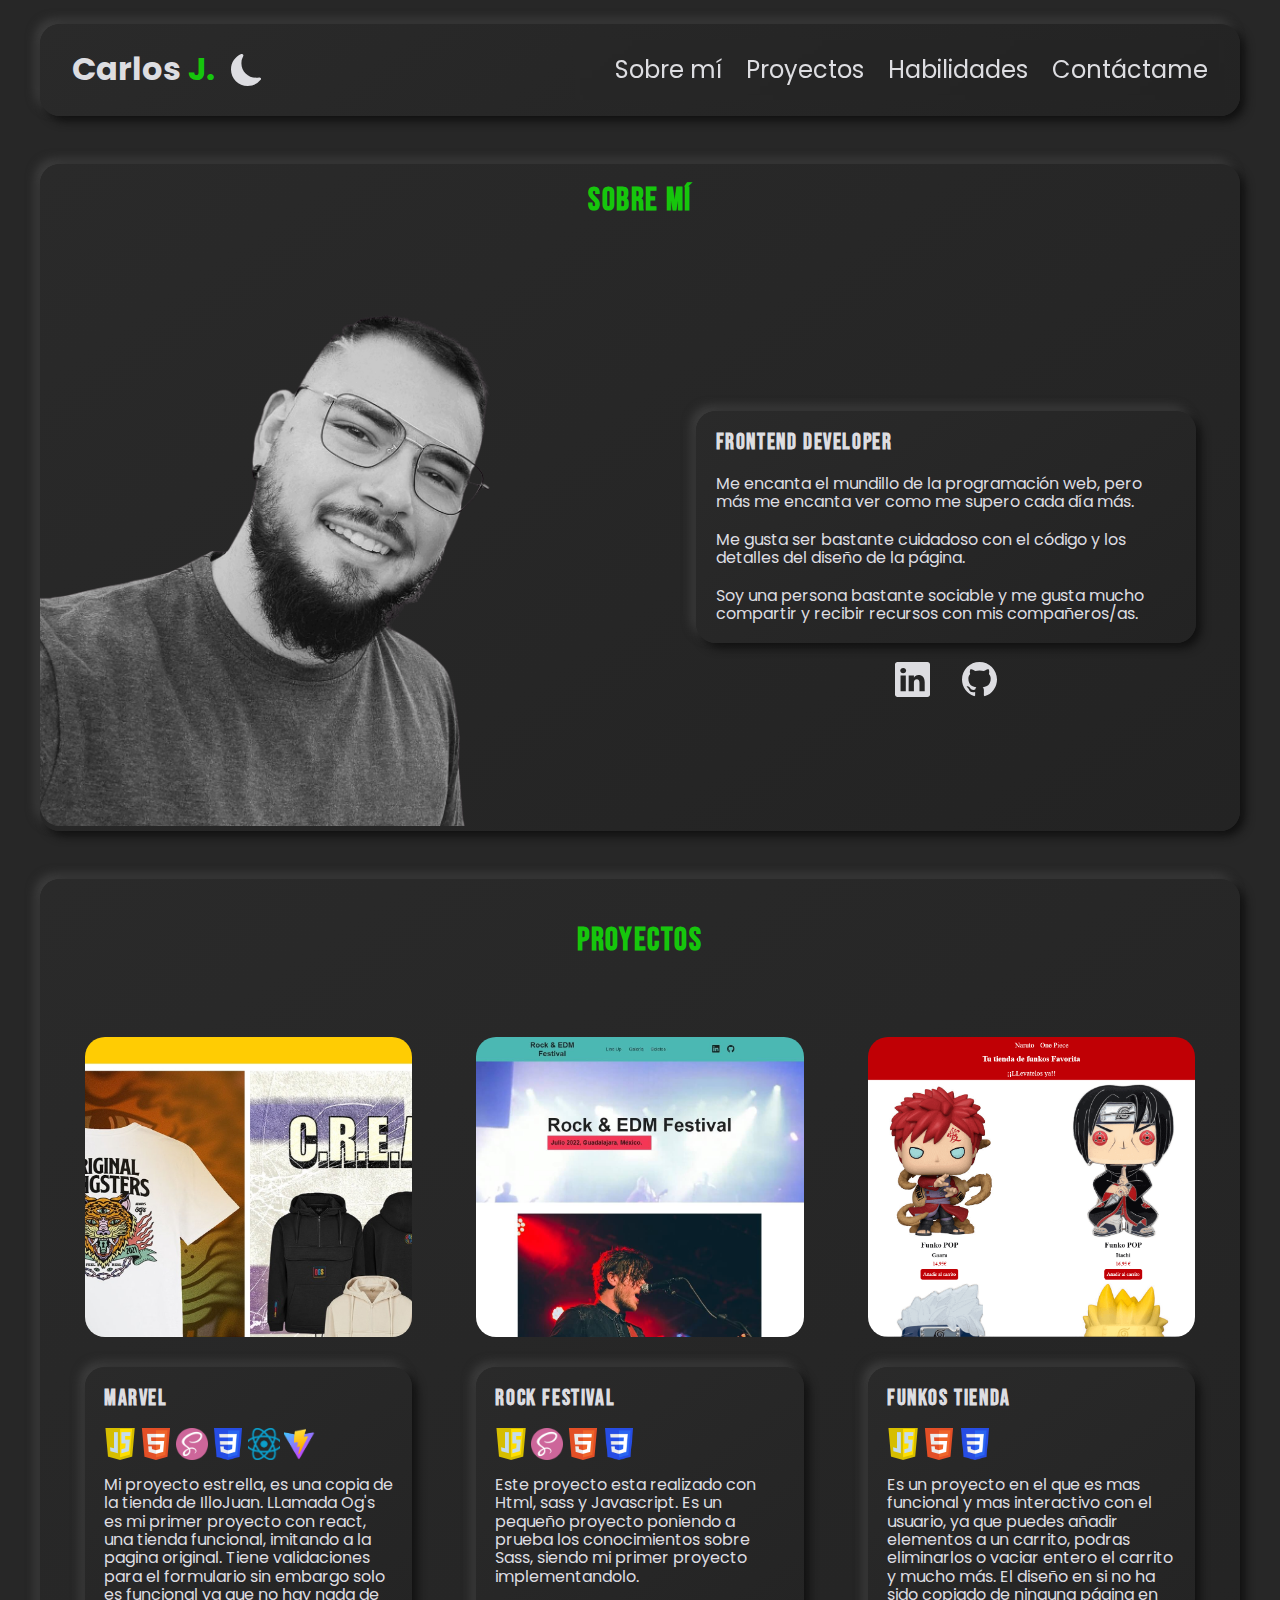
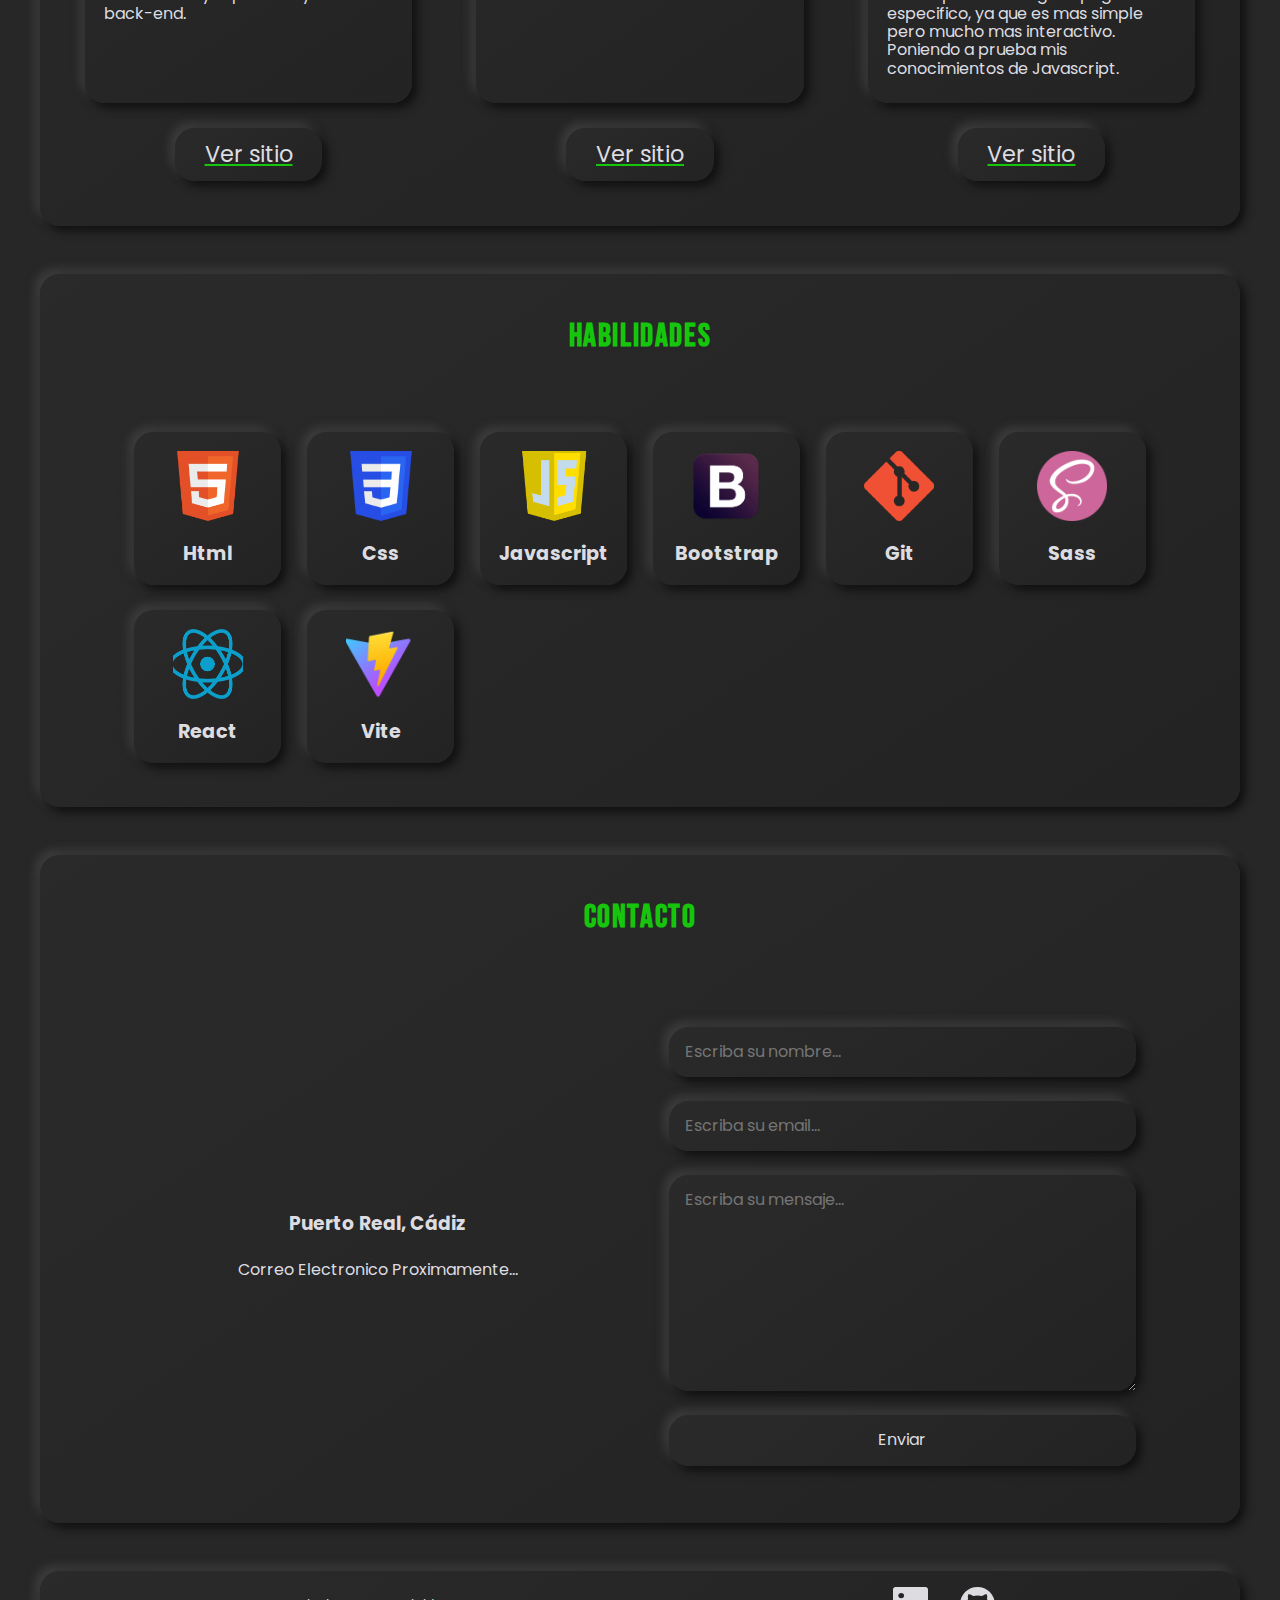
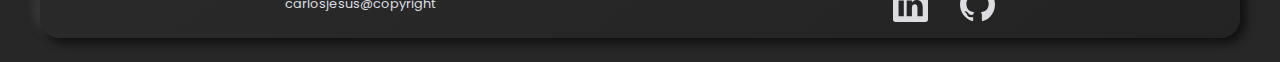
==== commit bdf9f64f: "Add files via upload" ====
--- a/index.html
+++ b/index.html
@@ -4,16 +4,22 @@
     <meta charset="UTF-8" />
     <meta http-equiv="X-UA-Compatible" content="IE=edge" />
     <meta name="viewport" content="width=device-width, initial-scale=1.0" />
-    <meta name="description" content="Autor: Carlos Jesús Morales Pica , Portfolio">
+    <meta
+      name="description"
+      content="Autor: Carlos Jesús Morales Pica , Portfolio"
+    />
     <title>Portfolio Carlos</title>
     <link rel="preconnect" href="https://fonts.googleapis.com" />
     <link rel="preconnect" href="https://fonts.gstatic.com" crossorigin />
-    <link rel="icon" type="image/x-icon" href="imagenes/favicon.ico">
+    <link rel="icon" type="image/x-icon" href="imagenes/favicon.ico" />
     <link
       href="https://fonts.googleapis.com/css2?family=Poppins:wght@300&display=swap"
       rel="stylesheet"
     />
-    <link href="https://fonts.googleapis.com/css2?family=Bebas+Neue&display=swap" rel="stylesheet">
+    <link
+      href="https://fonts.googleapis.com/css2?family=Bebas+Neue&display=swap"
+      rel="stylesheet"
+    />
     <link rel="stylesheet" href="css/reset.css" />
     <link rel="stylesheet" href="css/style.css" />
     <script defer src="js/app.js"></script>
@@ -22,30 +28,53 @@
     <header class="header button--shadows wrapper">
       <nav class="header__nav nav">
         <div class="nav__container">
-          <h1 class="nav__logo text--darkmode">Carlos <span class="text--green">J.</span></h1>
-          <svg xmlns="http://www.w3.org/2000/svg"fill="currentColor" class="nav__moon" viewBox="0 0 16 16">
-            <path d="M6 .278a.768.768 0 0 1 .08.858 7.208 7.208 0 0 0-.878 3.46c0 4.021 3.278 7.277 7.318 7.277.527 0 1.04-.055 1.533-.16a.787.787 0 0 1 .81.316.733.733 0 0 1-.031.893A8.349 8.349 0 0 1 8.344 16C3.734 16 0 12.286 0 7.71 0 4.266 2.114 1.312 5.124.06A.752.752 0 0 1 6 .278z"/>
+          <h1 class="nav__logo text--darkmode">
+            Carlos <span class="text--green">J.</span>
+          </h1>
+          <svg
+            xmlns="http://www.w3.org/2000/svg"
+            fill="currentColor"
+            class="nav__moon"
+            viewBox="0 0 16 16"
+          >
+            <path
+              d="M6 .278a.768.768 0 0 1 .08.858 7.208 7.208 0 0 0-.878 3.46c0 4.021 3.278 7.277 7.318 7.277.527 0 1.04-.055 1.533-.16a.787.787 0 0 1 .81.316.733.733 0 0 1-.031.893A8.349 8.349 0 0 1 8.344 16C3.734 16 0 12.286 0 7.71 0 4.266 2.114 1.312 5.124.06A.752.752 0 0 1 6 .278z"
+            />
           </svg>
         </div>
         <ul class="nav__ul nav__ul--dark">
           <li>
-            <svg xmlns="http://www.w3.org/2000/svg" fill="currentColor" class="nav__close socials__img--dark" viewBox="0 0 16 16">
-            <path d="M2.146 2.854a.5.5 0 1 1 .708-.708L8 7.293l5.146-5.147a.5.5 0 0 1 .708.708L8.707 8l5.147 5.146a.5.5 0 0 1-.708.708L8 8.707l-5.146 5.147a.5.5 0 0 1-.708-.708L7.293 8 2.146 2.854Z"/>
-          </svg>
+            <svg
+              xmlns="http://www.w3.org/2000/svg"
+              fill="currentColor"
+              class="nav__close socials__img--dark"
+              viewBox="0 0 16 16"
+            >
+              <path
+                d="M2.146 2.854a.5.5 0 1 1 .708-.708L8 7.293l5.146-5.147a.5.5 0 0 1 .708.708L8.707 8l5.147 5.146a.5.5 0 0 1-.708.708L8 8.707l-5.146 5.147a.5.5 0 0 1-.708-.708L7.293 8 2.146 2.854Z"
+              />
+            </svg>
           </li>
           <li class="nav__li">
-            <a href="#aboutme" class="nav__a text--darkmode" title="sobremi">Sobre mí</a>
+            <a href="#aboutme" class="nav__a text--darkmode" title="sobremi"
+              >Sobre mí</a
+            >
           </li>
           <li class="nav__li">
-            <a href="#proyects" class="nav__a text--darkmode" title="Proyectos">Proyectos</a>
+            <a href="#proyects" class="nav__a text--darkmode" title="Proyectos"
+              >Proyectos</a
+            >
           </li>
           <li class="nav__li">
-            <a href="#skills" class="nav__a text--darkmode" title="Habilidades">Habilidades</a>
+            <a href="#skills" class="nav__a text--darkmode" title="Habilidades"
+              >Habilidades</a
+            >
           </li>
           <li class="nav__li">
-            <a href="#contact" class="nav__a text--darkmode" title="Contáctame">Contáctame</a>
+            <a href="#contact" class="nav__a text--darkmode" title="Contáctame"
+              >Contáctame</a
+            >
           </li>
-          
         </ul>
         <div class="nav__icons">
           <svg
@@ -64,15 +93,13 @@
     </header>
     <main class="main wrapper">
       <section class="aboutme button--shadows" id="aboutme">
-        <h2 class="tittle">
-          Sobre <span class="text--green">Mí</span>
-        </h2>
+        <h2 class="tittle">Sobre <span class="text--green">Mí</span></h2>
         <div class="aboutme__global">
           <div class="aboutme__gallery">
             <img
               src="imagenes/photo_me2.png"
               alt="Carlos Jesús"
-              class="aboutme__img "
+              class="aboutme__img"
             />
           </div>
           <div class="aboutme__container--padding">
@@ -83,12 +110,12 @@
                 encanta ver como me supero cada día más.
               </p>
               <p class="aboutme__p text--darkmode">
-                Me gusta ser bastante cuidadoso con el código y los detalles
-                del diseño de la página.
+                Me gusta ser bastante cuidadoso con el código y los detalles del
+                diseño de la página.
               </p>
               <p class="aboutme__p text--darkmode">
-                Soy una persona bastante sociable y me gusta mucho compartir y recibir
-                recursos con mis compañeros/as.
+                Soy una persona bastante sociable y me gusta mucho compartir y
+                recibir recursos con mis compañeros/as.
               </p>
             </div>
             <ul class="socials">
@@ -109,7 +136,7 @@
                   </svg>
                 </a>
               </li>
-              <li class="socials__element ">
+              <li class="socials__element">
                 <a
                   href="https://github.com/carlosjesus954"
                   class="socials__link"
@@ -132,14 +159,14 @@
         </div>
       </section>
       <section class="proyects wrapper button--shadows" id="proyects">
-        <h2 class="tittle ">Proyectos</h2>
+        <h2 class="tittle">Proyectos</h2>
         <div class="proyects__global">
-          <div class="proyects__cards ">
+          <div class="proyects__cards">
             <div class="proyects__gallery">
               <img
-                src="imagenes/marvel__proyecto.jpg"
+                src="imagenes/ogs__proyecto.jpg"
                 alt="Marvel"
-                class="proyects__img "
+                class="proyects__img"
                 loading="lazy"
               />
             </div>
@@ -160,38 +187,54 @@
                   loading="lazy"
                 />
                 <img
+                  src="imagenes/sass.png"
+                  alt="sass"
+                  class="metodologias__icons"
+                  loading="lazy"
+                />
+                <img
                   src="imagenes/css.png"
                   alt="css"
                   class="metodologias__icons"
                   loading="lazy"
                 />
+                <img
+                  src="imagenes/React.png"
+                  alt="react"
+                  class="metodologias__icons"
+                  loading="lazy"
+                />
+                <img
+                  src="imagenes/vite.jpg"
+                  alt="vite"
+                  class="metodologias__icons"
+                  loading="lazy"
+                />
               </div>
               <p class="proyects__p text--darkmode">
-                Este proyecto esta realizado con Html, Css y un poco de
-                Javascript. Es un pequeño proyecto imitando algunas similitudes
-                a la página de marvel real, el diseño, con algunas cards de las
-                que se puede observar dentro de la web y simulación de
-                publicidad y un footer desarrollado asemejandose a la pagina
-                real.
-              </p>
-              
+                Mi proyecto estrella, es una copia de la tienda de IlloJuan.
+                LLamada Og's es mi primer proyecto con react, una tienda
+                funcional, imitando a la pagina original. Tiene validaciones
+                para el formulario sin embargo solo es funcional ya que no hay
+                nada de back-end.
+              </p>
             </div>
 
             <a
-              href="https://carlosjesus954.github.io/marvel.github.io/"
+              href="https://loquacious-cascaron-ab85e8.netlify.app/"
               class="proyects__link button--shadows text--darkmode"
               target="_blank"
-              rel=”noopener”
+              rel="”noopener”"
               title="sitio"
               >Ver sitio</a
             >
           </div>
-          <div class="proyects__cards ">
+          <div class="proyects__cards">
             <div class="proyects__gallery">
               <img
                 src="imagenes/rock_festival.jpg"
                 alt="Marvel"
-                class="proyects__img "
+                class="proyects__img"
                 loading="lazy"
               />
             </div>
@@ -225,15 +268,16 @@
                 />
               </div>
               <p class="proyects__p text--darkmode">
-                Este proyecto esta realizado con Html, sass y 
-                Javascript. Es un pequeño proyecto poniendo a prueba los conocimientos sobre Sass, siendo mi primer proyecto implementandolo.
+                Este proyecto esta realizado con Html, sass y Javascript. Es un
+                pequeño proyecto poniendo a prueba los conocimientos sobre Sass,
+                siendo mi primer proyecto implementandolo.
               </p>
             </div>
             <a
               href="https://carlosjesus954.github.io/ProyectoSass/"
               class="proyects__link button--shadows text--darkmode"
               target="_blank"
-              rel=”noopener”
+              rel="”noopener”"
               title="sitio"
               >Ver sitio</a
             >
@@ -278,14 +322,13 @@
                 mas simple pero mucho mas interactivo. Poniendo a prueba mis
                 conocimientos de Javascript.
               </p>
-              
             </div>
 
             <a
               href="https://carlosjesus954.github.io/funkosshop.github.io/"
               class="proyects__link button--shadows text--darkmode"
               target="_blank"
-              rel=”noopener”
+              rel="”noopener”"
               title="sitio"
               >Ver sitio</a
             >
@@ -294,13 +337,23 @@
       </section>
       <section class="skills button--shadows" id="skills">
         <h2 class="tittle">Habilidades</h2>
-        <div class="skills__cards ">
-          <div class="skills__text button--shadows">
-            <img src="imagenes/html5.png" alt="html5" class="skills__img" loading="lazy"/>
+        <div class="skills__cards">
+          <div class="skills__text button--shadows">
+            <img
+              src="imagenes/html5.png"
+              alt="html5"
+              class="skills__img"
+              loading="lazy"
+            />
             <h3 class="skills__h3 text--darkmode">Html</h3>
           </div>
           <div class="skills__text button--shadows">
-            <img src="imagenes/css.png" alt="css" class="skills__img" loading="lazy"/>
+            <img
+              src="imagenes/css.png"
+              alt="css"
+              class="skills__img"
+              loading="lazy"
+            />
             <h3 class="skills__h3 text--darkmode">Css</h3>
           </div>
           <div class="skills__text button--shadows">
@@ -313,27 +366,61 @@
             <h3 class="skills__h3 text--darkmode">Javascript</h3>
           </div>
           <div class="skills__text button--shadows">
-            <img src="imagenes/bootstrap.png" alt="Boostrapp" class="skills__img" loading="lazy"/>
+            <img
+              src="imagenes/bootstrap.png"
+              alt="Boostrapp"
+              class="skills__img"
+              loading="lazy"
+            />
             <h3 class="skills__h3 text--darkmode">Bootstrap</h3>
           </div>
           <div class="skills__text button--shadows">
-            <img src="imagenes/git.png" alt="git" class="skills__img" loading="lazy"/>
+            <img
+              src="imagenes/git.png"
+              alt="git"
+              class="skills__img"
+              loading="lazy"
+            />
             <h3 class="skills__h3 text--darkmode">Git</h3>
           </div>
           <div class="skills__text button--shadows">
-            <img src="imagenes/sass.png" alt="git" class="skills__img" loading="lazy"/>
+            <img
+              src="imagenes/sass.png"
+              alt="git"
+              class="skills__img"
+              loading="lazy"
+            />
             <h3 class="skills__h3 text--darkmode">Sass</h3>
           </div>
+          <div class="skills__text button--shadows">
+            <img
+              src="imagenes/React.png"
+              alt="react"
+              class="skills__img"
+              loading="lazy"
+            />
+            <h3 class="skills__h3 text--darkmode">React</h3>
+          </div>
+          <div class="skills__text button--shadows">
+            <img
+              src="imagenes/vite.jpg"
+              alt="vite"
+              class="skills__img"
+              loading="lazy"
+            />
+            <h3 class="skills__h3 text--darkmode">Vite</h3>
+          </div>
         </div>
       </section>
-      
 
       <section class="contact button--shadows" id="contact">
-        <h2 class="tittle ">Contacto</h2>
-        <div class="contact__container ">
+        <h2 class="tittle">Contacto</h2>
+        <div class="contact__container">
           <div class="info">
             <h3 class="info__ubicacion text--darkmode">Puerto Real, Cádiz</h3>
-            <span class="info__correo text--darkmode">Correo Electronico Proximamente...</span>
+            <span class="info__correo text--darkmode"
+              >Correo Electronico Proximamente...</span
+            >
           </div>
           <form action="#" class="form">
             <input
@@ -364,12 +451,13 @@
           <a href="mailto:carlosmoralessoy@gmail.com" class="enviame">mail</a>
         </div>
       </section>
-      
     </main>
     <footer class="footer button--shadows wrapper">
-      <span class="footer__copyright text--darkmode">carlosjesus@copyright</span>
+      <span class="footer__copyright text--darkmode"
+        >carlosjesus@copyright</span
+      >
       <ul class="socials">
-        <li class="socials__element ">
+        <li class="socials__element">
           <a
             href="https://www.linkedin.com/in/carlos-jesús-morales-pica-a77427170/"
             class="socials__link"
@@ -387,7 +475,11 @@
           </a>
         </li>
         <li class="socials__element">
-          <a href="https://github.com/carlosjesus954" class="socials__link" title="github">
+          <a
+            href="https://github.com/carlosjesus954"
+            class="socials__link"
+            title="github"
+          >
             <svg
               xmlns="http://www.w3.org/2000/svg"
               class="socials__img socials__img--dark"
@@ -402,6 +494,5 @@
         </li>
       </ul>
     </footer>
-    
   </body>
 </html>
--- a/css/style.css
+++ b/css/style.css
@@ -33,35 +33,37 @@
 .enviame {
   display: none;
 }
-.mode--light{
+.mode--light {
   background-color: #fff;
 }
-.text--lightmode{
+.text--lightmode {
   color: #141414;
 }
-.text--darkmode{
+.text--darkmode {
   color: var(--color-letras);
 }
-.socials__img--light{
+.socials__img--light {
   fill: #141414;
 }
-.socials__img--dark{
+.socials__img--dark {
   fill: var(--color-letras);
 }
-.button--lightshadows{
+.button--lightshadows {
   border-radius: 1.25rem;
-  background:linear-gradient(145deg, #dbdbdb);
-  box-shadow: .3125rem .3125rem .625rem rgb(235, 235, 235), -0.3125rem -0.3125rem .625rem #3e3e3e;
+  background: linear-gradient(145deg, #dbdbdb);
+  box-shadow: 0.3125rem 0.3125rem 0.625rem rgb(235, 235, 235),
+    -0.3125rem -0.3125rem 0.625rem #3e3e3e;
 }
 .button--shadows {
-  
   border-radius: 1.25rem;
   background: linear-gradient(145deg, #2a2a2a, #232323);
-  box-shadow: .3125rem .3125rem .625rem #101010, -0.3125rem -0.3125rem .625rem #3e3e3e;
+  box-shadow: 0.3125rem 0.3125rem 0.625rem #101010,
+    -0.3125rem -0.3125rem 0.625rem #3e3e3e;
 }
 .button--cuadrados {
   background: linear-gradient(145deg, #2a2a2a, #232323);
-  box-shadow: .3125rem .3125rem .625rem #101010, -0.3125rem -0.3125rem .625rem #3e3e3e;
+  box-shadow: 0.3125rem 0.3125rem 0.625rem #101010,
+    -0.3125rem -0.3125rem 0.625rem #3e3e3e;
 }
 /* Nav */
 .header {
@@ -76,19 +78,19 @@
   position: relative;
   padding: 1rem;
 }
-.nav__container{
+.nav__container {
   display: flex;
   flex-flow: row nowrap;
   gap: 1rem;
   align-items: center;
   justify-content: start;
 }
-.nav__moon{
+.nav__moon {
   width: 2rem;
   height: 2rem;
   fill: var(--color-letras);
 }
-.nav__moon--light{
+.nav__moon--light {
   fill: #141414;
 }
 .nav__logo {
@@ -105,13 +107,13 @@
   justify-content: center;
   align-items: center;
   padding: 1em;
-  backdrop-filter: blur(.125rem);
+  backdrop-filter: blur(0.125rem);
   right: -110%;
   top: 0;
   transition: 0.5s;
   border-radius: 0.2em;
 }
-.nav__ul--dark{
+.nav__ul--dark {
   background-color: #272727;
 }
 .activo {
@@ -123,8 +125,8 @@
 .nav__a {
   font-size: 1.5em;
 }
-.nav__a:hover{
-  text-decoration: var(--verde) underline .125rem;
+.nav__a:hover {
+  text-decoration: var(--verde) underline 0.125rem;
   transition: 1s;
 }
 .nav__icons {
@@ -159,7 +161,7 @@
   margin-bottom: 1.2em;
   padding: 0.6em;
   color: var(--verde);
-  font-family: 'Bebas Neue', cursive;
+  font-family: "Bebas Neue", cursive;
   letter-spacing: 0.1rem;
   font-size: 2rem;
 }
@@ -207,12 +209,12 @@
   text-align: left;
   gap: 1.6em;
 }
-.aboutme__container--padding{
+.aboutme__container--padding {
   padding: 1.6rem;
-display: flex;
-flex-flow: column;
-align-items: center;
-justify-content: center;
+  display: flex;
+  flex-flow: column;
+  align-items: center;
+  justify-content: center;
 }
 .aboutme__container {
   display: flex;
@@ -223,7 +225,7 @@
   max-width: 31.25rem;
 }
 .aboutme__h2 {
-  font-family: 'Bebas Neue', cursive;
+  font-family: "Bebas Neue", cursive;
   letter-spacing: 0.1rem;
   font-size: 1.4rem;
 }
@@ -285,10 +287,10 @@
   display: flex;
   flex-flow: column wrap;
   gap: 1em;
-  max-width: 36rem;
+  max-width: 39rem;
 }
 .proyects__h3 {
-  font-family: 'Bebas Neue', cursive;
+  font-family: "Bebas Neue", cursive;
   letter-spacing: 0.1rem;
   font-size: 1.4rem;
 }
@@ -310,10 +312,10 @@
 }
 .proyects__metodologias {
   display: flex;
-flex-flow: row wrap;
-gap: 1.25rem;
-}
-.metodologias__icons{
+  flex-flow: row wrap;
+  gap: 0.25rem;
+}
+.metodologias__icons {
   width: 2rem;
 }
 
@@ -354,7 +356,7 @@
   /* outline: none; */
 }
 
-.form__submit:hover{
+.form__submit:hover {
   color: var(--verde);
   transition: 0.5s;
 }
@@ -400,7 +402,7 @@
   .nav__li {
     margin: 0;
   }
-  .aboutme__gallery{
+  .aboutme__gallery {
     padding: 0;
   }
 }
@@ -408,18 +410,21 @@
   .aboutme__global {
     grid-template-columns: repeat(2, 1fr);
   }
-  .aboutme__gallery{
+  .aboutme__gallery {
     border-radius: 1.25rem;
     max-width: 100%;
   }
-  .aboutme__img{
+  .aboutme__img {
     border-radius: 1.25rem;
   }
   .skills__cards {
     grid-template-columns: repeat(6, 1fr);
   }
   .proyects__global {
-    grid-template-columns: repeat(2, 1fr);
+    grid-template-columns: repeat(3, 1fr);
+  }
+  .proyects__description {
+    height: 21rem;
   }
   .main {
     padding-left: 0;
